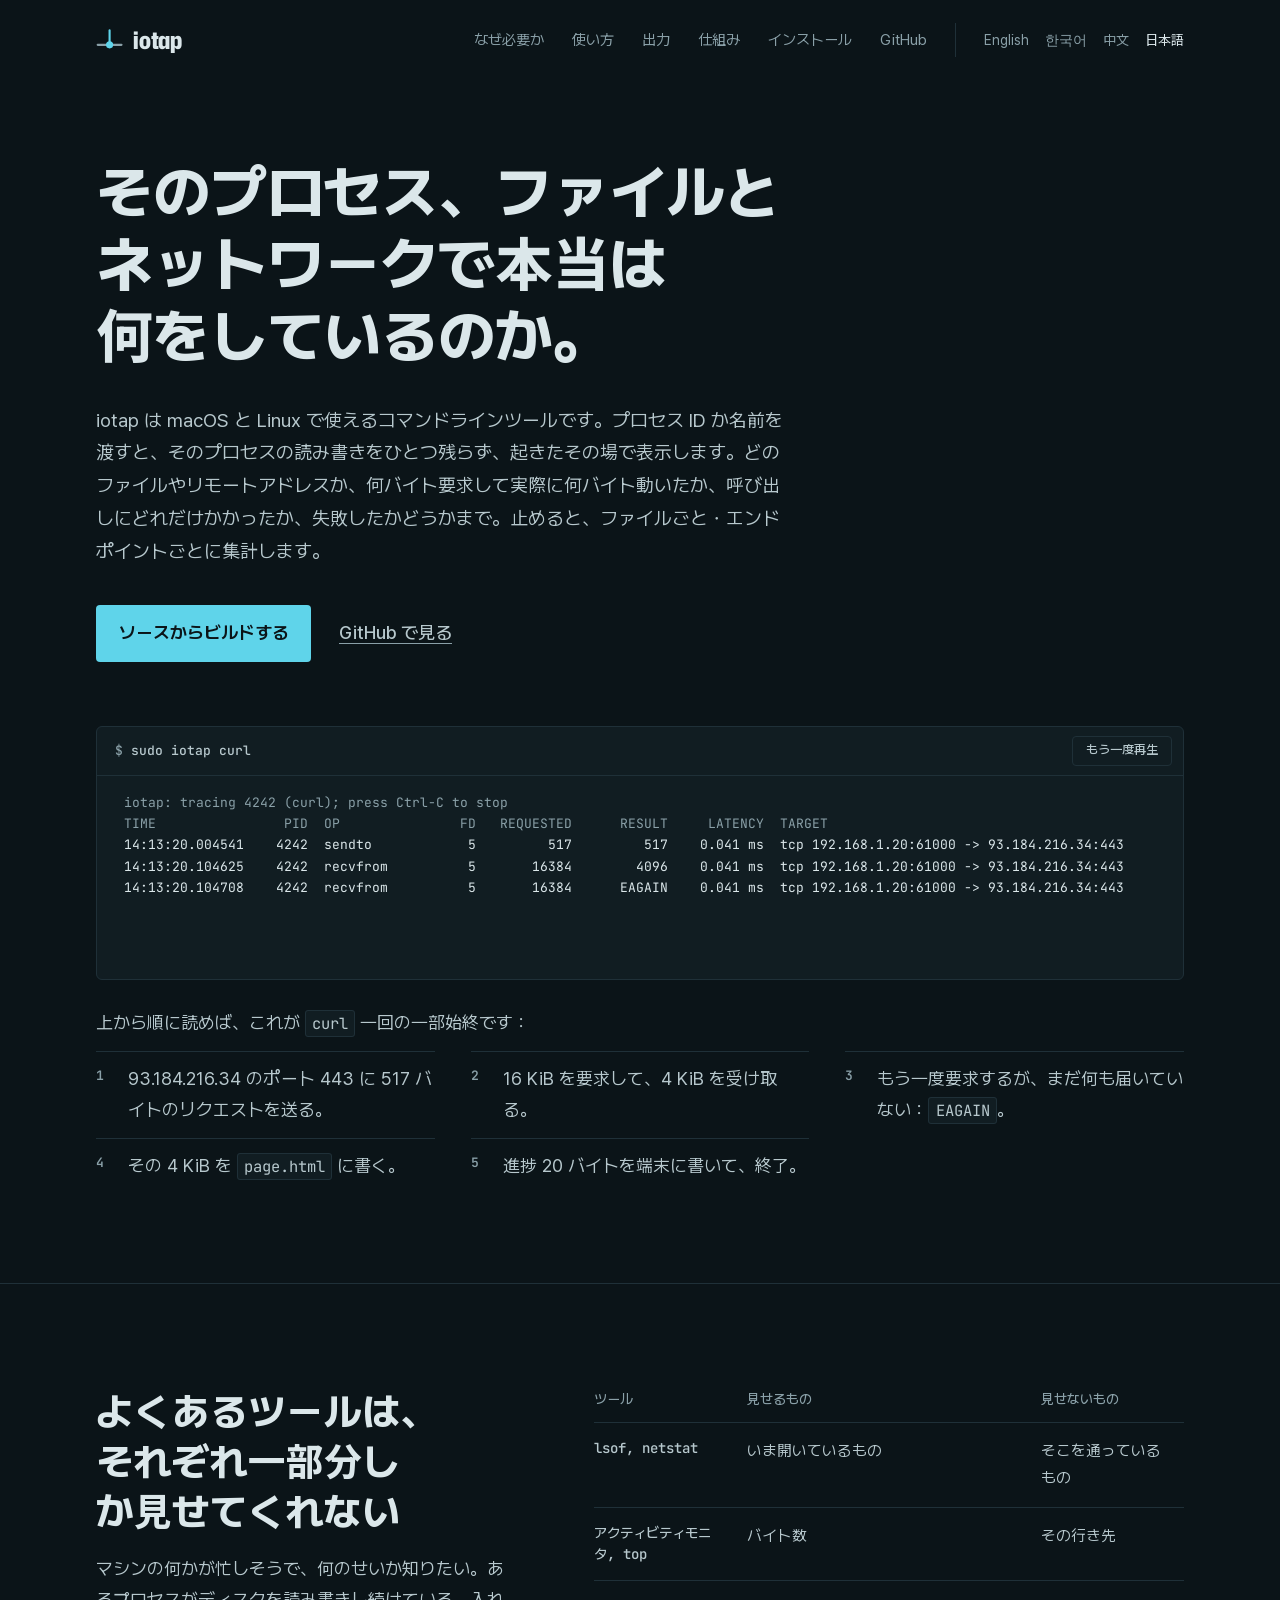
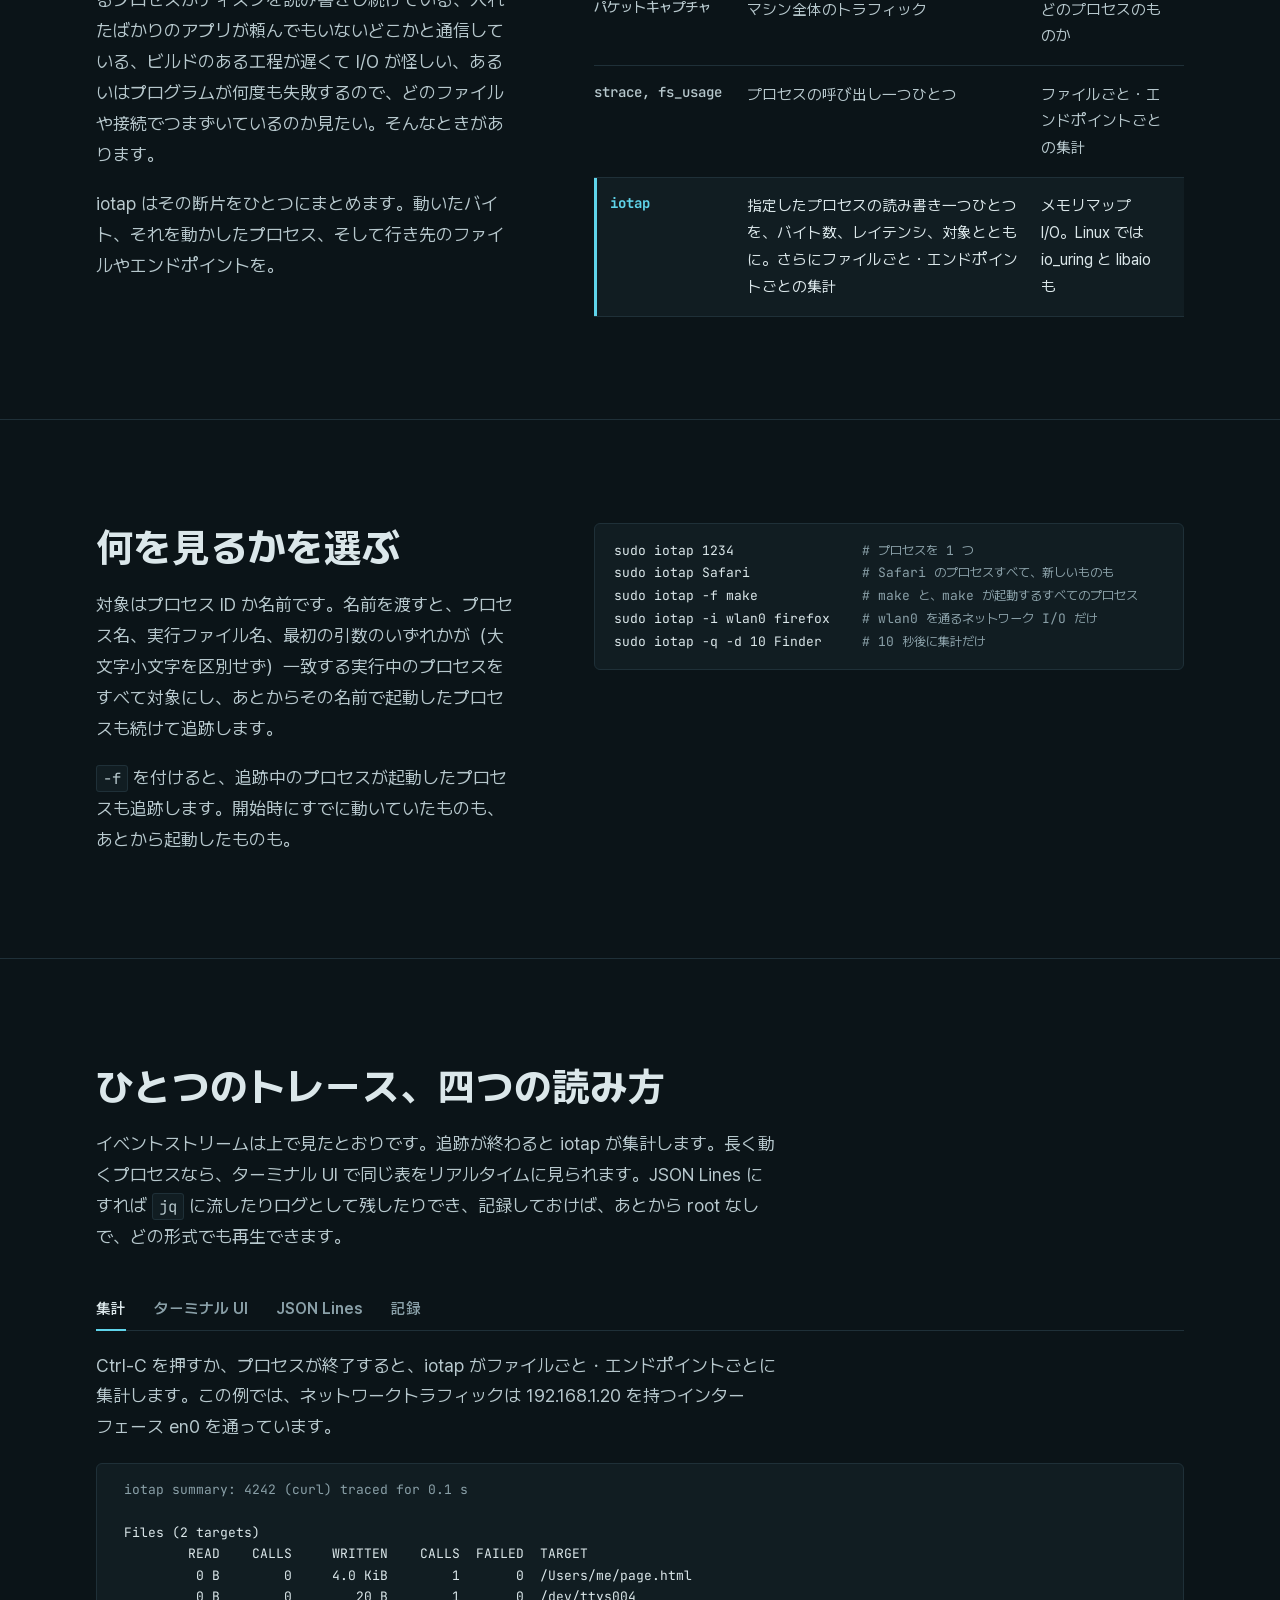
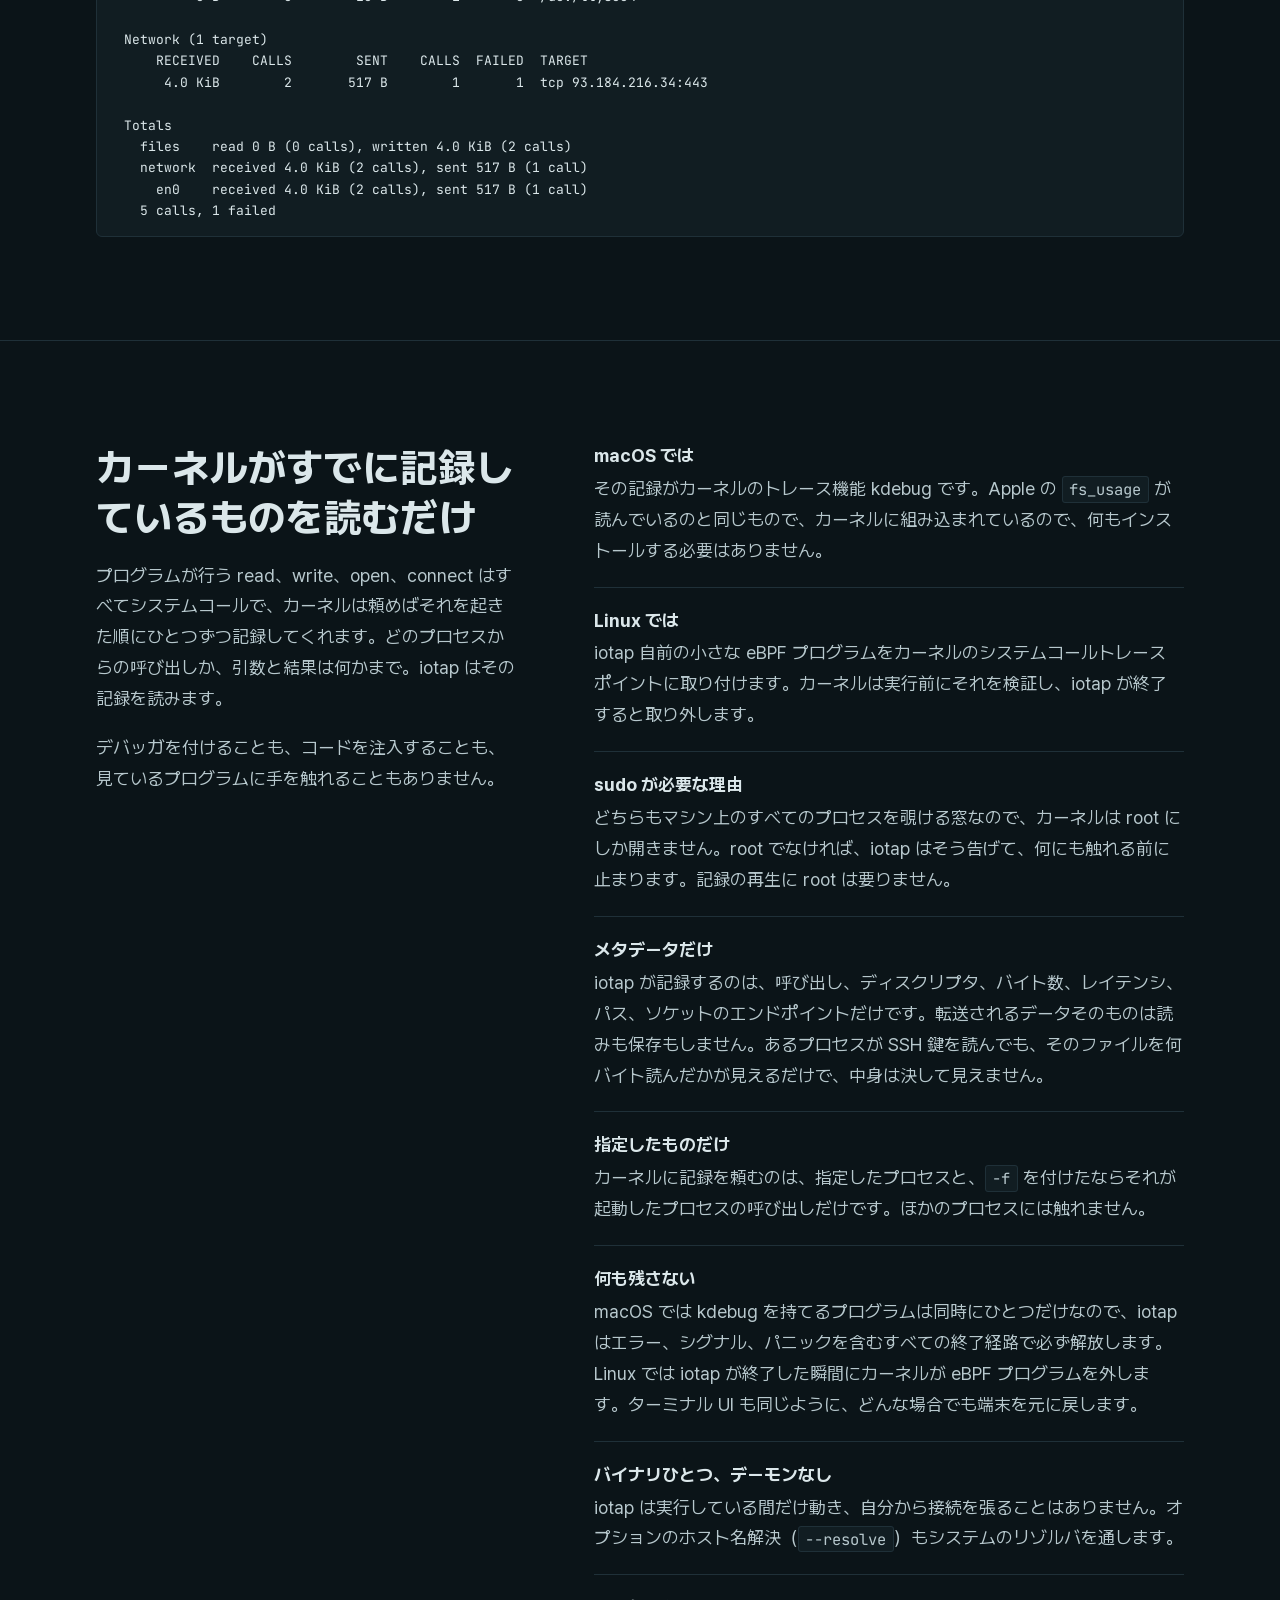
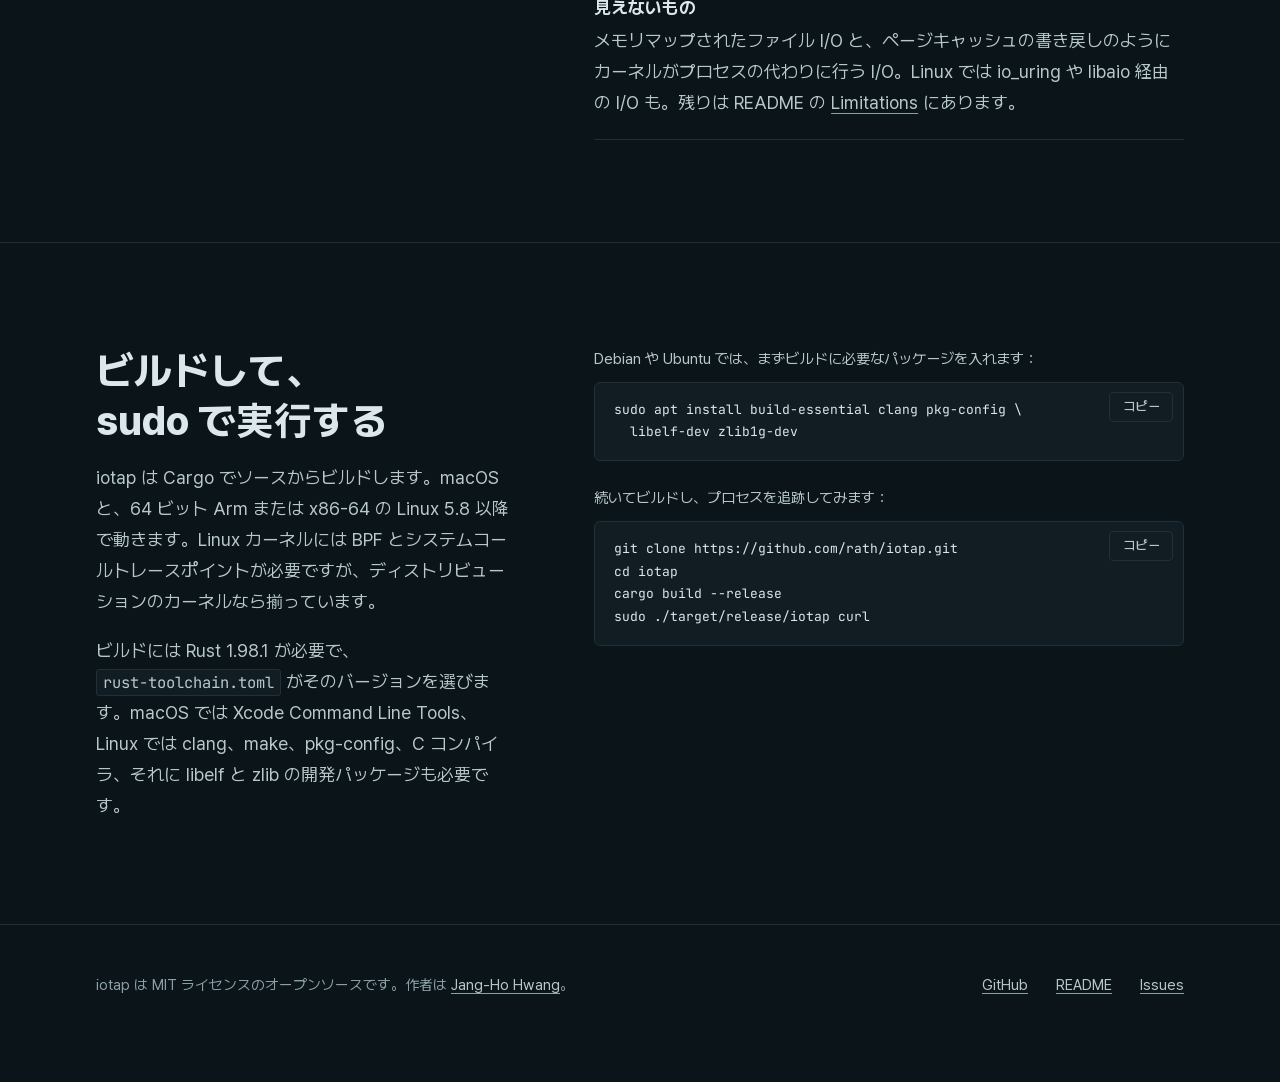
==== docs/ja/index.html @ 9ecfc9d8 "feat(site): add a Japanese page - Add docs/ja/, the home page written in Japanese, with its own titl" ====
<!doctype html>
<html lang="ja">
<head>
  <meta charset="utf-8">
  <meta name="viewport" content="width=device-width, initial-scale=1">
  <title>iotap：プロセスのファイル・ネットワーク I/O をそのまま見る</title>
  <meta name="description" content="macOS と Linux 向けのコマンドラインツール。プロセスが行うすべての読み書きを、ファイルやアドレス、バイト数、レイテンシとともに表示し、ファイルごと・エンドポイントごとに集計します。">
  <meta name="robots" content="max-image-preview:large">
  <meta name="color-scheme" content="dark">
  <meta name="theme-color" content="#0b1418">
  <link rel="canonical" href="https://iotap.told.me/ja/">
  <link rel="alternate" hreflang="en" href="https://iotap.told.me/">
  <link rel="alternate" hreflang="ko" href="https://iotap.told.me/ko/">
  <link rel="alternate" hreflang="zh-Hans" href="https://iotap.told.me/zh/">
  <link rel="alternate" hreflang="ja" href="https://iotap.told.me/ja/">
  <link rel="alternate" hreflang="x-default" href="https://iotap.told.me/">
  <link rel="icon" href="../favicon.ico" sizes="48x48">
  <link rel="icon" href="../favicon.svg" type="image/svg+xml">
  <link rel="apple-touch-icon" href="../apple-touch-icon.png">
  <meta property="og:type" content="website">
  <meta property="og:site_name" content="iotap">
  <meta property="og:locale" content="ja_JP">
  <meta property="og:locale:alternate" content="en_US">
  <meta property="og:locale:alternate" content="ko_KR">
  <meta property="og:locale:alternate" content="zh_CN">
  <meta property="og:title" content="iotap：プロセスのファイル・ネットワーク I/O をそのまま見る">
  <meta property="og:description" content="プロセスが行うすべての読み書きを、ファイルやアドレス、バイト数、レイテンシとともに。macOS と Linux 向け。">
  <meta property="og:url" content="https://iotap.told.me/ja/">
  <meta property="og:image" content="https://iotap.told.me/assets/og-ja.jpg">
  <meta property="og:image:type" content="image/jpeg">
  <meta property="og:image:width" content="1200">
  <meta property="og:image:height" content="630">
  <meta property="og:image:alt" content="iotap のサイトの見出しと、その下に数行の iotap の出力：sendto が 1 回と recvfrom が 2 回、それぞれのサイズとレイテンシ。">
  <meta name="twitter:card" content="summary_large_image">
  <meta name="twitter:image:alt" content="iotap のサイトの見出しと、その下に数行の iotap の出力：sendto が 1 回と recvfrom が 2 回、それぞれのサイズとレイテンシ。">
  <script type="application/ld+json">
  {
    "@context": "https://schema.org",
    "@graph": [
      {
        "@type": "WebPage",
        "@id": "https://iotap.told.me/ja/#webpage",
        "url": "https://iotap.told.me/ja/",
        "name": "iotap：プロセスのファイル・ネットワーク I/O をそのまま見る",
        "inLanguage": "ja",
        "isPartOf": { "@id": "https://iotap.told.me/#website" },
        "about": { "@id": "https://iotap.told.me/#software" }
      },
      {
        "@type": "SoftwareApplication",
        "@id": "https://iotap.told.me/#software",
        "name": "iotap",
        "url": "https://iotap.told.me/",
        "description": "macOS と Linux 向けのコマンドラインツール。プロセスが行うすべての読み書きを、ファイルやアドレス、バイト数、レイテンシとともに表示し、ファイルごと・エンドポイントごとに集計します。",
        "applicationCategory": "DeveloperApplication",
        "operatingSystem": "macOS, Linux",
        "installUrl": "https://iotap.told.me/ja/#install",
        "image": "https://iotap.told.me/assets/og-ja.jpg",
        "license": "https://spdx.org/licenses/MIT.html",
        "isAccessibleForFree": true,
        "offers": { "@type": "Offer", "price": "0", "priceCurrency": "USD" },
        "sameAs": "https://github.com/rath/iotap",
        "author": { "@type": "Person", "name": "Jang-Ho Hwang", "url": "https://xrath.com" }
      }
    ]
  }
  </script>
  <link rel="preload" href="../assets/fonts/pretendard-jp-ja-wght.woff2" as="font" type="font/woff2" crossorigin>
  <link rel="preload" href="../assets/fonts/hubot-sans-latin-wdth.woff2" as="font" type="font/woff2" crossorigin>
  <script>document.documentElement.classList.add("js")</script>
  <link rel="stylesheet" href="../assets/site.css">
  <script src="../assets/site.js" defer></script>
</head>
<body>
  <a class="skip" href="#main">本文へ移動</a>

  <header class="wrap top">
    <a class="mark" href="./" aria-label="iotap、ホーム">
      <svg viewBox="0 0 32 32" aria-hidden="true" focusable="false">
        <path d="M2 21h28" stroke="#8aa0a8" stroke-width="2.5" stroke-linecap="round" fill="none"/>
        <path d="M16 4v17" stroke="#5fd4ea" stroke-width="2.5" stroke-linecap="round" fill="none"/>
        <circle cx="16" cy="21" r="4.2" fill="#5fd4ea"/>
      </svg>
      iotap
    </a>
    <div class="menus">
      <nav aria-label="セクション">
        <a class="opt" href="#why">なぜ必要か</a>
        <a href="#usage">使い方</a>
        <a href="#output">出力</a>
        <a class="opt" href="#how">仕組み</a>
        <a href="#install">インストール</a>
        <a href="https://github.com/rath/iotap">GitHub</a>
      </nav>
      <nav class="lang" aria-label="言語">
        <a href="../" hreflang="en" lang="en">English</a>
        <a href="../ko/" hreflang="ko" lang="ko">한국어</a>
        <a href="../zh/" hreflang="zh-Hans" lang="zh-Hans">中文</a>
        <a href="./" hreflang="ja" lang="ja" aria-current="page">日本語</a>
      </nav>
    </div>
  </header>

  <main id="main">
    <section class="wrap hero" aria-labelledby="title">
      <h1 id="title"><span class="phrase">そのプロセス、</span><span class="phrase">ファイルと</span><span class="phrase">ネットワークで</span><span class="phrase">本当は</span><span class="phrase">何を</span><span class="phrase">しているのか。</span></h1>
      <p class="lede">iotap は macOS と Linux で使えるコマンドラインツールです。プロセス ID か名前を渡すと、そのプロセスの読み書きをひとつ残らず、起きたその場で表示します。どのファイルやリモートアドレスか、何バイト要求して実際に何バイト動いたか、呼び出しにどれだけかかったか、失敗したかどうかまで。止めると、ファイルごと・エンドポイントごとに集計します。</p>
      <div class="actions">
        <a class="btn" href="#install">ソースからビルドする</a>
        <a class="textlink" href="https://github.com/rath/iotap">GitHub で見る</a>
      </div>

      <figure class="trace" id="trace">
        <div class="trace-bar">
          <span class="prompt"><span data-typed="sudo iotap curl">sudo iotap curl</span></span>
          <button class="ghost replay" id="replay" type="button">もう一度再生</button>
        </div>
        <div class="term" role="group" aria-label="sudo iotap curl の出力例" tabindex="0">
        <div class="ln dm" data-pause="420">iotap: tracing 4242 (curl); press Ctrl-C to stop</div>
        <div class="ln dm" data-pause="260">TIME                PID  OP               FD   REQUESTED      RESULT     LATENCY  TARGET</div>
        <div class="ln" data-pause="700" data-call="1">14:13:20.004541    4242  sendto            5         517         517    0.041 ms  tcp 192.168.1.20:61000 -&gt; 93.184.216.34:443</div>
        <div class="ln" data-pause="130" data-call="2">14:13:20.104625    4242  recvfrom          5       16384        4096    0.041 ms  tcp 192.168.1.20:61000 -&gt; 93.184.216.34:443</div>
        <div class="ln" data-pause="130" data-call="3">14:13:20.104708    4242  recvfrom          5       16384      EAGAIN    0.041 ms  tcp 192.168.1.20:61000 -&gt; 93.184.216.34:443</div>
        <div class="ln" data-pause="130" data-call="4">14:13:20.104791    4242  write             4        4096        4096    0.041 ms  /Users/me/page.html</div>
        <div class="ln" data-pause="520" data-call="5">14:13:20.104875    4242  write             1          20          20    0.041 ms  /dev/ttys004</div>
        <div class="ln dm" data-pause="0">iotap: 4242 (curl) exited</div>
        </div>
      </figure>

      <p class="story-lead">上から順に読めば、これが <code>curl</code> 一回の一部始終です：</p>
      <ol class="story">
        <li tabindex="0" data-call="1">93.184.216.34 のポート 443 に 517 バイトのリクエストを送る。</li>
        <li tabindex="0" data-call="2">16 KiB を要求して、4 KiB を受け取る。</li>
        <li tabindex="0" data-call="3">もう一度要求するが、まだ何も届いていない：<code>EAGAIN</code>。</li>
        <li tabindex="0" data-call="4">その 4 KiB を <code>page.html</code> に書く。</li>
        <li tabindex="0" data-call="5">進捗 20 バイトを端末に書いて、終了。</li>
      </ol>
    </section>

    <section class="sec" id="why" aria-labelledby="why-title">
      <div class="wrap grid">
        <div class="say">
          <h2 id="why-title">よくあるツールは、それぞれ一部分しか見せてくれない</h2>
          <p>マシンの何かが忙しそうで、何のせいか知りたい。あるプロセスがディスクを読み書きし続けている、入れたばかりのアプリが頼んでもいないどこかと通信している、ビルドのある工程が遅くて I/O が怪しい、あるいはプログラムが何度も失敗するので、どのファイルや接続でつまずいているのか見たい。そんなときがあります。</p>
          <p>iotap はその断片をひとつにまとめます。動いたバイト、それを動かしたプロセス、そして行き先のファイルやエンドポイントを。</p>
        </div>
        <table class="tools">
          <caption class="vh">各ツールが見せるものと、見せないもの</caption>
          <thead>
            <tr><th scope="col">ツール</th><th scope="col">見せるもの</th><th scope="col">見せないもの</th></tr>
          </thead>
          <tbody>
            <tr><th scope="row">lsof, netstat</th><td data-label="見せるもの">いま開いているもの</td><td data-label="見せないもの">そこを通っているもの</td></tr>
            <tr><th scope="row">アクティビティモニタ, top</th><td data-label="見せるもの">バイト数</td><td data-label="見せないもの">その行き先</td></tr>
            <tr><th scope="row">パケットキャプチャ</th><td data-label="見せるもの">マシン全体のトラフィック</td><td data-label="見せないもの">どのプロセスのものか</td></tr>
            <tr><th scope="row">strace, fs_usage</th><td data-label="見せるもの">プロセスの呼び出し一つひとつ</td><td data-label="見せないもの">ファイルごと・エンドポイントごとの集計</td></tr>
            <tr class="us"><th scope="row">iotap</th><td data-label="見せるもの">指定したプロセスの読み書き一つひとつを、バイト数、レイテンシ、対象とともに。さらにファイルごと・エンドポイントごとの集計</td><td data-label="見せないもの">メモリマップ I/O。Linux では io_uring と libaio も</td></tr>
          </tbody>
        </table>
      </div>
    </section>

    <section class="sec" id="usage" aria-labelledby="usage-title">
      <div class="wrap grid">
        <div class="say">
          <h2 id="usage-title">何を見るかを選ぶ</h2>
          <p>対象はプロセス ID か名前です。名前を渡すと、プロセス名、実行ファイル名、最初の引数のいずれかが（大文字小文字を区別せず）一致する実行中のプロセスをすべて対象にし、あとからその名前で起動したプロセスも続けて追跡します。</p>
          <p><code>-f</code> を付けると、追跡中のプロセスが起動したプロセスも追跡します。開始時にすでに動いていたものも、あとから起動したものも。</p>
        </div>
        <div class="cmd">
          <pre><code>sudo iotap 1234                <span class="c"># プロセスを 1 つ</span>
sudo iotap Safari              <span class="c"># Safari のプロセスすべて、新しいものも</span>
sudo iotap -f make             <span class="c"># make と、make が起動するすべてのプロセス</span>
sudo iotap -i wlan0 firefox    <span class="c"># wlan0 を通るネットワーク I/O だけ</span>
sudo iotap -q -d 10 Finder     <span class="c"># 10 秒後に集計だけ</span></code></pre>
        </div>
      </div>
    </section>

    <section class="sec" id="output" aria-labelledby="output-title">
      <div class="wrap grid stack">
        <div class="say">
          <h2 id="output-title">ひとつのトレース、四つの読み方</h2>
          <p>イベントストリームは上で見たとおりです。追跡が終わると iotap が集計します。長く動くプロセスなら、ターミナル UI で同じ表をリアルタイムに見られます。JSON Lines にすれば <code>jq</code> に流したりログとして残したりでき、記録しておけば、あとから root なしで、どの形式でも再生できます。</p>
        </div>
        <div class="tabs">
          <div class="tablist" role="tablist" aria-label="トレースの読み方">
            <button class="tab" role="tab" type="button" id="tab-summary" aria-controls="panel-summary" aria-selected="true">集計</button>
            <button class="tab" role="tab" type="button" id="tab-tui" aria-controls="panel-tui" aria-selected="false" tabindex="-1">ターミナル UI</button>
            <button class="tab" role="tab" type="button" id="tab-json" aria-controls="panel-json" aria-selected="false" tabindex="-1">JSON Lines</button>
            <button class="tab" role="tab" type="button" id="tab-record" aria-controls="panel-record" aria-selected="false" tabindex="-1">記録</button>
          </div>

          <section class="panel" id="panel-summary" role="tabpanel" aria-labelledby="tab-summary">
            <h3>集計</h3>
            <p>Ctrl-C を押すか、プロセスが終了すると、iotap がファイルごと・エンドポイントごとに集計します。この例では、ネットワークトラフィックは 192.168.1.20 を持つインターフェース en0 を通っています。</p>
            <div class="trace">
              <div class="term" role="group" aria-label="集計の例" tabindex="0">
        <div class="ln dm">iotap summary: 4242 (curl) traced for 0.1 s</div>
        <div class="ln"> </div>
        <div class="ln">Files (2 targets)</div>
        <div class="ln">        READ    CALLS     WRITTEN    CALLS  FAILED  TARGET</div>
        <div class="ln">         0 B        0     4.0 KiB        1       0  /Users/me/page.html</div>
        <div class="ln">         0 B        0        20 B        1       0  /dev/ttys004</div>
        <div class="ln"> </div>
        <div class="ln">Network (1 target)</div>
        <div class="ln">    RECEIVED    CALLS        SENT    CALLS  FAILED  TARGET</div>
        <div class="ln">     4.0 KiB        2       517 B        1       1  tcp 93.184.216.34:443</div>
        <div class="ln"> </div>
        <div class="ln">Totals</div>
        <div class="ln">  files    read 0 B (0 calls), written 4.0 KiB (2 calls)</div>
        <div class="ln">  network  received 4.0 KiB (2 calls), sent 517 B (1 call)</div>
        <div class="ln">    en0    received 4.0 KiB (2 calls), sent 517 B (1 call)</div>
        <div class="ln">  5 calls, 1 failed</div>
              </div>
            </div>
          </section>

          <section class="panel" id="panel-tui" role="tabpanel" aria-labelledby="tab-tui" data-later>
            <h3>ターミナル UI</h3>
            <p><code>--tui</code> は直近 1 秒と累計のスループットを上に表示し、その下にファイル、ネットワークエンドポイント、直近 10,000 件のイベントの三つのタブを並べます。下は、記録したダウンロードを再生したあとの Files タブです。</p>
            <div class="trace">
              <div class="term" role="group" aria-label="ターミナル UI、Files タブ" tabindex="0">
        <div class="ln"><span class="rev"> iotap </span> <span class="dm">4242 curl (exited)</span>                                                               0:00:12</div>
        <div class="ln">                FILE READ  FILE WRITTEN  NET RECEIVED      NET SENT</div>
        <div class="ln"> per second           0 B       1.2 MiB       1.2 MiB           0 B</div>
        <div class="ln"> total                0 B      14.1 MiB      14.1 MiB         517 B</div>
        <div class="ln ban"> End of the recording. Press q for the summary.</div>
        <div class="ln"><span class="rev"> 1 Files (2) </span>  2 Network (1)   3 Events (7,205)                                     sort: bytes</div>
        <div class="ln">       READ   CALLS    WRITTEN   CALLS FAILED IDLE TARGET</div>
        <div class="ln">        0 B       0   14.1 MiB    3601      0  &lt;1s /Users/me/big.iso</div>
        <div class="ln">        0 B       0       20 B       1      0  &lt;1s /dev/ttys004</div>
        <div class="ln"> </div>
        <div class="ln dm"> 4242 (curl) exited    q quit  s sort  p pause  i interfaces  r reset  ↑↓ select  enter details</div>
              </div>
            </div>
            <ul class="keys">
              <li><kbd>1</kbd> <kbd>2</kbd> <kbd>3</kbd> タブを切り替え</li>
              <li><kbd>s</kbd> バイト数、読み、書き、呼び出し回数、新しい順で並べ替え</li>
              <li><kbd>Enter</kbd> 選択した行の詳細</li>
              <li><kbd>p</kbd> 表示だけ止める。追跡は続く</li>
              <li><kbd>y</kbd> 選択したパスやアドレスをコピー</li>
              <li><kbd>i</kbd> ネットワークインターフェースごとのトラフィック</li>
              <li><kbd>q</kbd> 終了して集計を表示</li>
            </ul>
          </section>

          <section class="panel" id="panel-json" role="tabpanel" aria-labelledby="tab-json" data-later>
            <h3>JSON Lines</h3>
            <p><code>--json</code> はイベントを 1 行ずつ書き出します。時刻は Unix エポックからのナノ秒、対象は小さなオブジェクトです。<code>jq</code> にパイプするか、そのままログとして残せます。下は 1 件のイベントを複数行に展開したものです。</p>
            <div class="trace">
              <div class="term" role="group" aria-label="JSON のイベント 1 件" tabindex="0">
        <div class="ln">{</div>
        <div class="ln">  <span class="k">"type"</span>: <span class="s">"event"</span>,</div>
        <div class="ln">  <span class="k">"time_ns"</span>: <span class="n">1790259200104708333</span>,</div>
        <div class="ln">  <span class="k">"pid"</span>: <span class="n">4242</span>,</div>
        <div class="ln">  <span class="k">"tid"</span>: <span class="n">2</span>,</div>
        <div class="ln">  <span class="k">"op"</span>: <span class="s">"recvfrom"</span>,</div>
        <div class="ln">  <span class="k">"dir"</span>: <span class="s">"read"</span>,</div>
        <div class="ln">  <span class="k">"syscall"</span>: <span class="s">"recvfrom"</span>,</div>
        <div class="ln">  <span class="k">"fd"</span>: <span class="n">5</span>,</div>
        <div class="ln">  <span class="k">"requested"</span>: <span class="n">16384</span>,</div>
        <div class="ln">  <span class="k">"bytes"</span>: <span class="z">null</span>,</div>
        <div class="ln">  <span class="k">"messages"</span>: <span class="z">null</span>,</div>
        <div class="ln">  <span class="k">"errno"</span>: <span class="n">35</span>,</div>
        <div class="ln">  <span class="k">"error"</span>: <span class="s">"EAGAIN"</span>,</div>
        <div class="ln">  <span class="k">"latency_ns"</span>: <span class="n">41666</span>,</div>
        <div class="ln">  <span class="k">"target"</span>: {</div>
        <div class="ln">    <span class="k">"kind"</span>: <span class="s">"socket"</span>,</div>
        <div class="ln">    <span class="k">"proto"</span>: <span class="s">"tcp"</span>,</div>
        <div class="ln">    <span class="k">"local"</span>: <span class="s">"192.168.1.20:61000"</span>,</div>
        <div class="ln">    <span class="k">"remote"</span>: <span class="s">"93.184.216.34:443"</span></div>
        <div class="ln">  },</div>
        <div class="ln">  <span class="k">"interface"</span>: <span class="s">"en0"</span>,</div>
        <div class="ln">  <span class="k">"resolved"</span>: <span class="s">"traced"</span></div>
        <div class="ln">}</div>
              </div>
            </div>
            <div class="cmd has-copy" style="margin-top: 1rem">
              <pre id="json-cmd"><code>sudo iotap --json curl | jq -c 'select(.type == "event")'</code></pre>
              <button class="ghost" type="button" data-copy="json-cmd" data-copied="コピーしました">コピー</button>
            </div>
          </section>

          <section class="panel" id="panel-record" role="tabpanel" aria-labelledby="tab-record" data-later>
            <h3>記録</h3>
            <p><code>--record FILE</code> でトレースをファイルに保存し、<code>--replay FILE</code> でそのファイルを同じ処理に通します。そのため、どの出力モードで再生しても、ライブ実行のときと同じ出力になります。記録にはパスとアドレスだけが含まれ、転送されたデータは含まれません。再生は記録した OS 上で行います。</p>
            <div class="cmd has-copy">
              <pre id="record-cmd"><code>sudo iotap --net-only --record t.iotaprec 1234
iotap --replay t.iotaprec              <span class="c"># 同じ出力をもう一度、root なしで</span></code></pre>
              <button class="ghost" type="button" data-copy="record-cmd" data-copied="コピーしました">コピー</button>
            </div>
          </section>
        </div>
      </div>
    </section>

    <section class="sec" id="how" aria-labelledby="how-title">
      <div class="wrap grid">
        <div class="say">
          <h2 id="how-title">カーネルがすでに記録しているものを読むだけ</h2>
          <p>プログラムが行う read、write、open、connect はすべてシステムコールで、カーネルは頼めばそれを起きた順にひとつずつ記録してくれます。どのプロセスからの呼び出しか、引数と結果は何かまで。iotap はその記録を読みます。</p>
          <p>デバッガを付けることも、コードを注入することも、見ているプログラムに手を触れることもありません。</p>
        </div>
        <dl class="facts">
          <div>
            <dt>macOS では</dt>
            <dd>その記録がカーネルのトレース機能 kdebug です。Apple の <code>fs_usage</code> が読んでいるのと同じもので、カーネルに組み込まれているので、何もインストールする必要はありません。</dd>
          </div>
          <div>
            <dt>Linux では</dt>
            <dd>iotap 自前の小さな eBPF プログラムをカーネルのシステムコールトレースポイントに取り付けます。カーネルは実行前にそれを検証し、iotap が終了すると取り外します。</dd>
          </div>
          <div>
            <dt>sudo が必要な理由</dt>
            <dd>どちらもマシン上のすべてのプロセスを覗ける窓なので、カーネルは root にしか開きません。root でなければ、iotap はそう告げて、何にも触れる前に止まります。記録の再生に root は要りません。</dd>
          </div>
          <div>
            <dt>メタデータだけ</dt>
            <dd>iotap が記録するのは、呼び出し、ディスクリプタ、バイト数、レイテンシ、パス、ソケットのエンドポイントだけです。転送されるデータそのものは読みも保存もしません。あるプロセスが SSH 鍵を読んでも、そのファイルを何バイト読んだかが見えるだけで、中身は決して見えません。</dd>
          </div>
          <div>
            <dt>指定したものだけ</dt>
            <dd>カーネルに記録を頼むのは、指定したプロセスと、<code>-f</code> を付けたならそれが起動したプロセスの呼び出しだけです。ほかのプロセスには触れません。</dd>
          </div>
          <div>
            <dt>何も残さない</dt>
            <dd>macOS では kdebug を持てるプログラムは同時にひとつだけなので、iotap はエラー、シグナル、パニックを含むすべての終了経路で必ず解放します。Linux では iotap が終了した瞬間にカーネルが eBPF プログラムを外します。ターミナル UI も同じように、どんな場合でも端末を元に戻します。</dd>
          </div>
          <div>
            <dt>バイナリひとつ、デーモンなし</dt>
            <dd>iotap は実行している間だけ動き、自分から接続を張ることはありません。オプションのホスト名解決（<code>--resolve</code>）もシステムのリゾルバを通します。</dd>
          </div>
          <div>
            <dt>見えないもの</dt>
            <dd>メモリマップされたファイル I/O と、ページキャッシュの書き戻しのようにカーネルがプロセスの代わりに行う I/O。Linux では io_uring や libaio 経由の I/O も。残りは README の <a href="https://github.com/rath/iotap#limitations">Limitations</a> にあります。</dd>
          </div>
        </dl>
      </div>
    </section>

    <section class="sec" id="install" aria-labelledby="install-title">
      <div class="wrap grid">
        <div class="say">
          <h2 id="install-title">ビルドして、sudo で実行する</h2>
          <p>iotap は Cargo でソースからビルドします。macOS と、64 ビット Arm または x86-64 の Linux 5.8 以降で動きます。Linux カーネルには BPF とシステムコールトレースポイントが必要ですが、ディストリビューションのカーネルなら揃っています。</p>
          <p>ビルドには Rust 1.98.1 が必要で、<code>rust-toolchain.toml</code> がそのバージョンを選びます。macOS では Xcode Command Line Tools、Linux では clang、make、pkg-config、C コンパイラ、それに libelf と zlib の開発パッケージも必要です。</p>
        </div>
        <div>
          <p class="note">Debian や Ubuntu では、まずビルドに必要なパッケージを入れます：</p>
          <div class="cmd has-copy">
            <pre id="apt-cmd"><code>sudo apt install build-essential clang pkg-config \
  libelf-dev zlib1g-dev</code></pre>
            <button class="ghost" type="button" data-copy="apt-cmd" data-copied="コピーしました">コピー</button>
          </div>
          <p class="note">続いてビルドし、プロセスを追跡してみます：</p>
          <div class="cmd has-copy">
            <pre id="build-cmd"><code>git clone https://github.com/rath/iotap.git
cd iotap
cargo build --release
sudo ./target/release/iotap curl</code></pre>
            <button class="ghost" type="button" data-copy="build-cmd" data-copied="コピーしました">コピー</button>
          </div>
        </div>
      </div>
    </section>
  </main>

  <footer class="foot">
    <div class="wrap">
      <p>iotap は MIT ライセンスのオープンソースです。作者は <a rel="author" href="https://xrath.com">Jang-Ho Hwang</a>。</p>
      <nav aria-label="プロジェクトのリンク">
        <a href="https://github.com/rath/iotap">GitHub</a>
        <a href="https://github.com/rath/iotap#readme">README</a>
        <a href="https://github.com/rath/iotap/issues">Issues</a>
      </nav>
    </div>
  </footer>

  <p class="vh" id="status" role="status" aria-live="polite" data-copied="クリップボードにコピーしました"></p>
</body>
</html>
---- docs/assets/site.css ----
/* The iotap website. Static, no build step. Colors follow the terminal UI's own: cyan marks what is
   selected, yellow a notice, red a failure; everything else is grey on dark glass.

   The Latin fonts are subsets of the Latin script. The Korean, Chinese and Japanese pages set their
   text in Pretendard, Noto Sans SC and Pretendard JP, each cut down to the characters those pages use
   by scripts/site/subset_fonts.py, which its comment says how to run again after the text changes. */

@font-face {
  font-family: "Hubot Sans";
  src: url("fonts/hubot-sans-latin-wdth.woff2") format("woff2");
  font-weight: 200 900;
  font-stretch: 75% 125%;
  font-style: normal;
  font-display: swap;
}

@font-face {
  font-family: "Mona Sans";
  src: url("fonts/mona-sans-latin-wght.woff2") format("woff2");
  font-weight: 200 900;
  font-style: normal;
  font-display: swap;
}

@font-face {
  font-family: "JetBrains Mono";
  src: url("fonts/jetbrains-mono-latin-wght.woff2") format("woff2");
  font-weight: 100 800;
  font-style: normal;
  font-display: swap;
}

@font-face {
  font-family: "Pretendard";
  src: url("fonts/pretendard-ko-wght.woff2") format("woff2");
  font-weight: 45 920;
  font-style: normal;
  font-display: swap;
}

@font-face {
  font-family: "Noto Sans SC";
  src: url("fonts/noto-sans-sc-zh-wght.woff2") format("woff2");
  font-weight: 100 900;
  font-style: normal;
  font-display: swap;
}

@font-face {
  font-family: "Pretendard JP";
  src: url("fonts/pretendard-jp-ja-wght.woff2") format("woff2");
  font-weight: 45 920;
  font-style: normal;
  font-display: swap;
}

:root {
  color-scheme: dark;

  --glass: #0b1418;
  --bench: #111d22;
  --bench-hi: #172a31;
  --rule: #1f3038;
  --ink: #dbe7ea;
  --soft: #b7c8cd;
  --dim: #8aa0a8;
  --tap: #5fd4ea;
  --caution: #f2c14e;
  --fail: #ff7b72;

  --sans: "Mona Sans", ui-sans-serif, system-ui, -apple-system, "Segoe UI", sans-serif;
  --display: "Hubot Sans", var(--sans);
  --mono: "JetBrains Mono", ui-monospace, "SF Mono", Menlo, Consolas, "Liberation Mono", monospace;

  --measure: 62ch;
  --gutter: clamp(1.25rem, 4.5vw, 3rem);
}

/* The Korean, Chinese and Japanese pages set everything but the wordmark and the terminals in one
   family: its Latin was drawn to sit beside its Hangul, Hanzi or kana, where the condensed display
   face was not.
   The pseudo-class is on the root only, so a language link on another page does not fetch the font. */
:root:lang(ko) {
  --sans: "Pretendard", "Mona Sans", ui-sans-serif, system-ui, -apple-system, "Apple SD Gothic Neo", "Malgun Gothic", sans-serif;
  --display: var(--sans);
  --mono: "JetBrains Mono", "Pretendard", ui-monospace, "SF Mono", Menlo, Consolas, "Liberation Mono", monospace;
}

:root:lang(zh) {
  --sans: "Noto Sans SC", "Mona Sans", ui-sans-serif, system-ui, -apple-system, "PingFang SC", "Microsoft YaHei", sans-serif;
  --display: var(--sans);
  --mono: "JetBrains Mono", "Noto Sans SC", ui-monospace, "SF Mono", Menlo, Consolas, "Liberation Mono", monospace;
}

:root:lang(ja) {
  --sans: "Pretendard JP", "Mona Sans", ui-sans-serif, system-ui, -apple-system, "Hiragino Sans", "Yu Gothic", "Meiryo", sans-serif;
  --display: var(--sans);
  --mono: "JetBrains Mono", "Pretendard JP", ui-monospace, "SF Mono", Menlo, Consolas, "Liberation Mono", monospace;
}

*,
*::before,
*::after {
  box-sizing: border-box;
}

html {
  background: var(--glass);
  scroll-behavior: smooth;
  -webkit-text-size-adjust: 100%;
  text-size-adjust: 100%;
}

body {
  margin: 0;
  background: var(--glass);
  color: var(--ink);
  font: 400 clamp(1rem, 0.35vw + 0.93rem, 1.125rem) / 1.62 var(--sans);
  -webkit-font-smoothing: antialiased;
  text-rendering: optimizeLegibility;
}

::selection {
  background: var(--tap);
  color: var(--glass);
}

a {
  color: inherit;
  text-decoration-color: var(--dim);
  text-underline-offset: 0.22em;
}

a:hover {
  text-decoration-color: var(--tap);
}

:focus-visible {
  outline: 2px solid var(--tap);
  outline-offset: 3px;
  border-radius: 2px;
}

code,
pre,
kbd {
  font-family: var(--mono);
}

p code,
li code,
dd code,
td code {
  font-size: 0.86em;
  padding: 0.12em 0.4em;
  background: var(--bench);
  border: 1px solid var(--rule);
  border-radius: 3px;
  white-space: nowrap;
}

.wrap {
  width: 100%;
  max-width: 74rem;
  margin-inline: auto;
  padding-inline: var(--gutter);
}

.skip {
  position: absolute;
  left: var(--gutter);
  top: -4rem;
  z-index: 10;
  padding: 0.6rem 1rem;
  background: var(--tap);
  color: var(--glass);
  font-weight: 600;
  text-decoration: none;
}

.skip:focus {
  top: 0.75rem;
}

.vh {
  position: absolute;
  width: 1px;
  height: 1px;
  overflow: hidden;
  clip-path: inset(50%);
  white-space: nowrap;
}

/* Header */

.top {
  display: flex;
  flex-wrap: wrap;
  align-items: center;
  justify-content: space-between;
  gap: 0.75rem 2rem;
  padding-block: 1.4rem;
}

.mark {
  display: inline-flex;
  align-items: center;
  gap: 0.6rem;
  font: 800 1.5rem / 1 "Hubot Sans", var(--sans);
  font-stretch: 80%;
  letter-spacing: -0.005em;
  text-decoration: none;
}

.mark svg {
  width: 1.7rem;
  height: 1.7rem;
  flex: none;
}

.menus {
  display: flex;
  flex-wrap: wrap;
  align-items: center;
  gap: 0.5rem 1.75rem;
}

.top nav {
  display: flex;
  flex-wrap: wrap;
  gap: 0.25rem 1.75rem;
  font-size: 0.95rem;
}

.top nav a {
  padding-block: 0.3rem;
  color: var(--dim);
  text-decoration: none;
}

.top nav a:hover {
  color: var(--ink);
}

/* The languages, set apart from the sections by a rule; the page's own is marked. */
.top .lang {
  gap: 0.25rem 1rem;
  padding-left: 1.75rem;
  border-left: 1px solid var(--rule);
  font-size: 0.875rem;
}

.top .lang a[aria-current] {
  color: var(--ink);
}

@media (max-width: 34rem) {
  .top nav .opt {
    display: none;
  }

  .top .lang {
    padding-left: 0;
    border-left: 0;
  }
}

/* Hero */

.hero {
  padding-block: clamp(2rem, 6vw, 5.5rem) clamp(3rem, 7vw, 6rem);
}

h1 {
  max-width: 13em;
  margin: 0;
  font: 800 clamp(2.6rem, 7.4vw, 5.9rem) / 0.97 var(--display);
  font-stretch: 76%;
  letter-spacing: -0.02em;
  text-wrap: balance;
}

.lede {
  max-width: 58ch;
  margin: clamp(1.25rem, 3vw, 2rem) 0 0;
  color: var(--soft);
  font-size: 1.0625em;
}

.actions {
  display: flex;
  flex-wrap: wrap;
  align-items: center;
  gap: 0.75rem 1.75rem;
  margin-top: clamp(1.5rem, 3vw, 2.25rem);
}

.btn {
  display: inline-block;
  padding: 0.72em 1.25em;
  background: var(--tap);
  color: var(--glass);
  font-weight: 650;
  text-decoration: none;
  border-radius: 4px;
  transition: background-color 0.15s;
}

.btn:hover {
  background: #8de3f3;
}

.textlink {
  color: var(--soft);
  font-weight: 500;
}

/* The trace: terminal output, set directly on the page */

.trace {
  margin: clamp(2.25rem, 5vw, 4rem) 0 0;
  background: var(--bench);
  border: 1px solid var(--rule);
  border-radius: 6px;
}

.trace-bar {
  display: flex;
  align-items: center;
  justify-content: space-between;
  gap: 1rem;
  padding: 0.55rem 0.7rem 0.55rem 1.1rem;
  border-bottom: 1px solid var(--rule);
  font: 500 0.8125rem / 1.4 var(--mono);
  color: var(--soft);
}

.prompt::before {
  content: "$ ";
  color: var(--dim);
}

.ghost {
  padding: 0.35rem 0.8rem;
  background: transparent;
  color: var(--soft);
  border: 1px solid var(--rule);
  border-radius: 4px;
  font: 500 0.8125rem / 1.3 var(--sans);
  cursor: pointer;
  transition: border-color 0.15s, color 0.15s;
}

.ghost:hover {
  border-color: var(--dim);
  color: var(--ink);
}

/* The buttons that need scripting show only when it runs. */
.replay,
[data-copy] {
  display: none;
}

.js .replay,
.js [data-copy] {
  display: inline-block;
}

.term {
  padding-block: 1rem;
  overflow-x: auto;
  font: 400 0.8125rem / 1.65 var(--mono);
  color: var(--ink);
  tab-size: 4;
}

.ln {
  position: relative;
  min-width: max-content;
  padding: 0 1.25rem 0 1.7rem;
  white-space: pre;
}

.ln::before {
  content: "\258C";
  position: absolute;
  left: 0.7rem;
  color: var(--tap);
  opacity: 0;
}

.ln.on {
  background: var(--bench-hi);
  font-weight: 700;
}

.ln.on::before {
  opacity: 1;
}

.ln.dm,
.dm {
  color: var(--dim);
}

.js .ln.pending {
  visibility: hidden;
}

.story {
  display: grid;
  grid-template-columns: repeat(auto-fit, minmax(min(100%, 16rem), 1fr));
  gap: 0 2.25rem;
  margin: 1.75rem 0 0;
  padding: 0;
  list-style: none;
  counter-reset: call;
}

.story li {
  position: relative;
  padding: 0.75rem 0 0.75rem 2rem;
  border-top: 1px solid var(--rule);
  color: var(--soft);
  counter-increment: call;
}

.story li::before {
  content: counter(call);
  position: absolute;
  left: 0;
  top: 0.75rem;
  font: 600 0.8125rem / 1.9 var(--mono);
  color: var(--dim);
}

.story li:hover,
.story li.on {
  color: var(--ink);
}

.story li:hover::before,
.story li.on::before {
  color: var(--tap);
}

.story-lead {
  margin: 1.75rem 0 0;
  color: var(--soft);
}

.story-lead + .story {
  margin-top: 0.75rem;
}

/* Sections: the argument on the left, the evidence on the right */

.sec {
  padding-block: clamp(3.5rem, 8vw, 6.5rem);
  border-top: 1px solid var(--rule);
  scroll-margin-top: 0.5rem;
}

.grid {
  display: grid;
  grid-template-columns: minmax(0, 5fr) minmax(0, 7fr);
  gap: 2.25rem clamp(2rem, 6vw, 5.5rem);
  align-items: start;
}

/* A grid item may not grow past its track for the sake of a code block that scrolls. */
.grid > * {
  min-width: 0;
}

.grid > .say {
  position: sticky;
  top: 2rem;
}

/* The section whose evidence is wide, such as the terminal UI, gives it the full width. */
.grid.stack {
  grid-template-columns: minmax(0, 1fr);
}

.grid.stack > .say {
  position: static;
}

@media (max-width: 56rem) {
  .grid {
    grid-template-columns: minmax(0, 1fr);
  }

  .grid > .say {
    position: static;
  }
}

h2 {
  margin: 0 0 1.1rem;
  font: 780 clamp(2rem, 4.2vw, 3.1rem) / 1.04 var(--display);
  font-stretch: 80%;
  letter-spacing: -0.015em;
  text-wrap: balance;
}

h3 {
  margin: 0;
  font: 700 1.125rem / 1.3 var(--display);
  font-stretch: 90%;
}

.say p {
  max-width: var(--measure);
  margin: 0 0 1em;
  color: var(--soft);
}

.say p:last-child {
  margin-bottom: 0;
}

/* Comparison table */

.tools {
  width: 100%;
  border-collapse: collapse;
  font-size: 0.975rem;
}

.tools th,
.tools td {
  padding: 0.95rem 1.1rem 0.95rem 0;
  border-bottom: 1px solid var(--rule);
  text-align: left;
  vertical-align: top;
}

.tools thead th {
  padding-block: 0 0.7rem;
  color: var(--dim);
  font-weight: 500;
  font-size: 0.875rem;
}

.tools tbody th {
  width: 26%;
  font: 500 0.875rem / 1.5 var(--mono);
  color: var(--soft);
}

.tools td {
  color: var(--soft);
}

.tools .us th,
.tools .us td {
  background: var(--bench);
  color: var(--ink);
}

.tools .us th {
  padding-left: 1rem;
  box-shadow: inset 3px 0 0 var(--tap);
  color: var(--tap);
  font-weight: 700;
}

.tools .us td:last-child {
  padding-right: 1rem;
}

@media (max-width: 40rem) {
  .tools thead {
    display: none;
  }

  .tools tr,
  .tools th,
  .tools td {
    display: block;
    width: auto !important;
  }

  .tools tbody tr {
    padding-block: 0.9rem;
    border-bottom: 1px solid var(--rule);
  }

  .tools th,
  .tools td {
    padding: 0.15rem 0;
    border: 0;
  }

  .tools td::before {
    content: attr(data-label) ": ";
    color: var(--dim);
  }

  .tools .us {
    padding-inline: 1rem;
    box-shadow: inset 3px 0 0 var(--tap);
  }

  .tools .us th {
    padding-left: 0;
    box-shadow: none;
  }

  .tools .us td:last-child {
    padding-right: 0;
  }
}

/* Code blocks with a copy button */

.cmd {
  position: relative;
  background: var(--bench);
  border: 1px solid var(--rule);
  border-radius: 6px;
}

.note {
  margin: 0 0 0.6rem;
  color: var(--soft);
  font-size: 0.95rem;
}

.cmd + .note {
  margin-top: 1.5rem;
}

.cmd pre {
  margin: 0;
  padding: 1rem 1.15rem;
  overflow-x: auto;
  font: 400 0.8125rem / 1.75 var(--mono);
  color: var(--ink);
}

.cmd.has-copy pre {
  padding-right: 5.5rem;
}

.cmd .c {
  color: var(--dim);
}

.cmd .ghost {
  position: absolute;
  top: 0.6rem;
  right: 0.6rem;
  background: var(--bench);
}

/* Where the text may scroll under it, the button sits below the commands instead. */
@media (max-width: 40rem) {
  .cmd.has-copy pre {
    padding-right: 1.15rem;
  }

  .cmd .ghost {
    position: static;
    margin: 0 0 0.75rem 1.15rem;
  }
}

/* Tabs over the ways to read a trace */

.tablist {
  display: none;
  flex-wrap: wrap;
  gap: 0 1.75rem;
  margin: 0 0 1.25rem;
  border-bottom: 1px solid var(--rule);
}

.js .tablist {
  display: flex;
}

.tab {
  margin-bottom: -1px;
  padding: 0.6rem 0;
  background: none;
  border: 0;
  border-bottom: 2px solid transparent;
  color: var(--dim);
  font: 600 0.975rem / 1.3 var(--sans);
  cursor: pointer;
}

.tab:hover {
  color: var(--ink);
}

.tab[aria-selected="true"] {
  color: var(--ink);
  border-bottom-color: var(--tap);
}

.panel + .panel {
  margin-top: 3rem;
}

.js .panel[data-later] {
  display: none;
}

.js .panel + .panel {
  margin-top: 0;
}

.js .panel > h3 {
  position: absolute;
  width: 1px;
  height: 1px;
  overflow: hidden;
  clip-path: inset(50%);
}

.panel > h3 {
  margin-bottom: 0.75rem;
}

.panel > p {
  max-width: var(--measure);
  margin: 0 0 1.25rem;
  color: var(--soft);
}

.panel .trace {
  margin-top: 0;
}

.panel .term {
  padding-block: 0.9rem;
}

.keys {
  display: grid;
  grid-template-columns: repeat(auto-fit, minmax(13rem, 1fr));
  gap: 0.5rem 2rem;
  margin: 1.25rem 0 0;
  padding: 0;
  list-style: none;
  color: var(--soft);
  font-size: 0.925rem;
}

kbd {
  display: inline-block;
  min-width: 1.6em;
  padding: 0.05em 0.45em;
  text-align: center;
  background: var(--bench);
  border: 1px solid var(--rule);
  border-bottom-width: 2px;
  border-radius: 3px;
  font-size: 0.85em;
  color: var(--ink);
}

/* The terminal UI as it is drawn: reversed title and tab, yellow banner, dim hints */

.rev {
  background: var(--ink);
  color: var(--glass);
  font-weight: 700;
}

.ban {
  background: var(--caution);
  color: var(--glass);
}

.k {
  color: var(--dim);
}

.s {
  color: var(--soft);
}

.n {
  color: var(--tap);
}

.z {
  color: var(--caution);
}

/* How it works */

.facts {
  margin: 0;
}

.facts > div {
  padding: 1.25rem 0;
  border-bottom: 1px solid var(--rule);
}

.facts > div:first-child {
  padding-top: 0;
}

.facts dt {
  margin: 0 0 0.35rem;
  font: 700 1.125rem / 1.3 var(--display);
  font-stretch: 90%;
}

.facts dd {
  max-width: var(--measure);
  margin: 0;
  color: var(--soft);
}

/* Footer */

.foot {
  padding-block: 3rem 4rem;
  border-top: 1px solid var(--rule);
  color: var(--dim);
  font-size: 0.925rem;
}

.foot .wrap {
  display: flex;
  flex-wrap: wrap;
  justify-content: space-between;
  gap: 1rem 3rem;
}

.foot p {
  margin: 0;
}

.foot nav {
  display: flex;
  flex-wrap: wrap;
  gap: 0.25rem 1.75rem;
}

.foot a {
  color: var(--soft);
}

/* Hangul, Hanzi and kana stand taller and wider than condensed Latin: the headings are set smaller,
   on taller lines, without the negative tracking, and the paragraphs on taller lines too. Korean
   breaks lines between words only, as its readers expect; Chinese and Japanese break anywhere,
   except that Japanese keeps a prolonged sound mark or small kana off the start of a line, and its
   headline breaks only between the phrases marked in it, so it is set to fit two of them a line. */

:root:lang(ko) body,
:root:lang(zh) body,
:root:lang(ja) body {
  line-height: 1.72;
}

:root:lang(ko) h1,
:root:lang(zh) h1,
:root:lang(ja) h1 {
  max-width: 17em;
  font-size: clamp(2.2rem, 5.6vw, 4.5rem);
  line-height: 1.18;
  letter-spacing: -0.02em;
}

:root:lang(ko) h2,
:root:lang(zh) h2,
:root:lang(ja) h2 {
  font-size: clamp(1.7rem, 3.4vw, 2.5rem);
  line-height: 1.25;
  letter-spacing: -0.01em;
}

:root:lang(ko) h3,
:root:lang(zh) h3,
:root:lang(ja) h3,
:root:lang(ko) .facts dt,
:root:lang(zh) .facts dt,
:root:lang(ja) .facts dt {
  line-height: 1.4;
}

:root:lang(zh) h1,
:root:lang(zh) h2,
:root:lang(ja) h1,
:root:lang(ja) h2 {
  letter-spacing: 0;
}

:root:lang(ko) {
  word-break: keep-all;
  overflow-wrap: anywhere;
}

:root:lang(ja) {
  line-break: strict;
}

:root:lang(ja) h1 {
  font-size: clamp(2.2rem, 4.8vw, 3.8rem);
}

.phrase {
  display: inline-block;
}

/* The 404 page */

.lost {
  padding-block: clamp(3rem, 12vw, 9rem);
}

.lost h1 {
  font-size: clamp(2.4rem, 6vw, 4.4rem);
}

/* Terminal output is shown as the terminal prints it: "->" stays two characters. This comes after
   the font shorthands above, which reset the variants. */
code,
pre,
kbd,
.trace-bar,
.term,
.cmd pre {
  font-variant-ligatures: none;
  font-feature-settings: "liga" 0, "calt" 0;
}

@media (prefers-reduced-motion: reduce) {
  html {
    scroll-behavior: auto;
  }

  * {
    transition: none !important;
  }

  .js .replay {
    display: none;
  }
}

@media print {
  html,
  body {
    background: #fff;
    color: #000;
  }
}
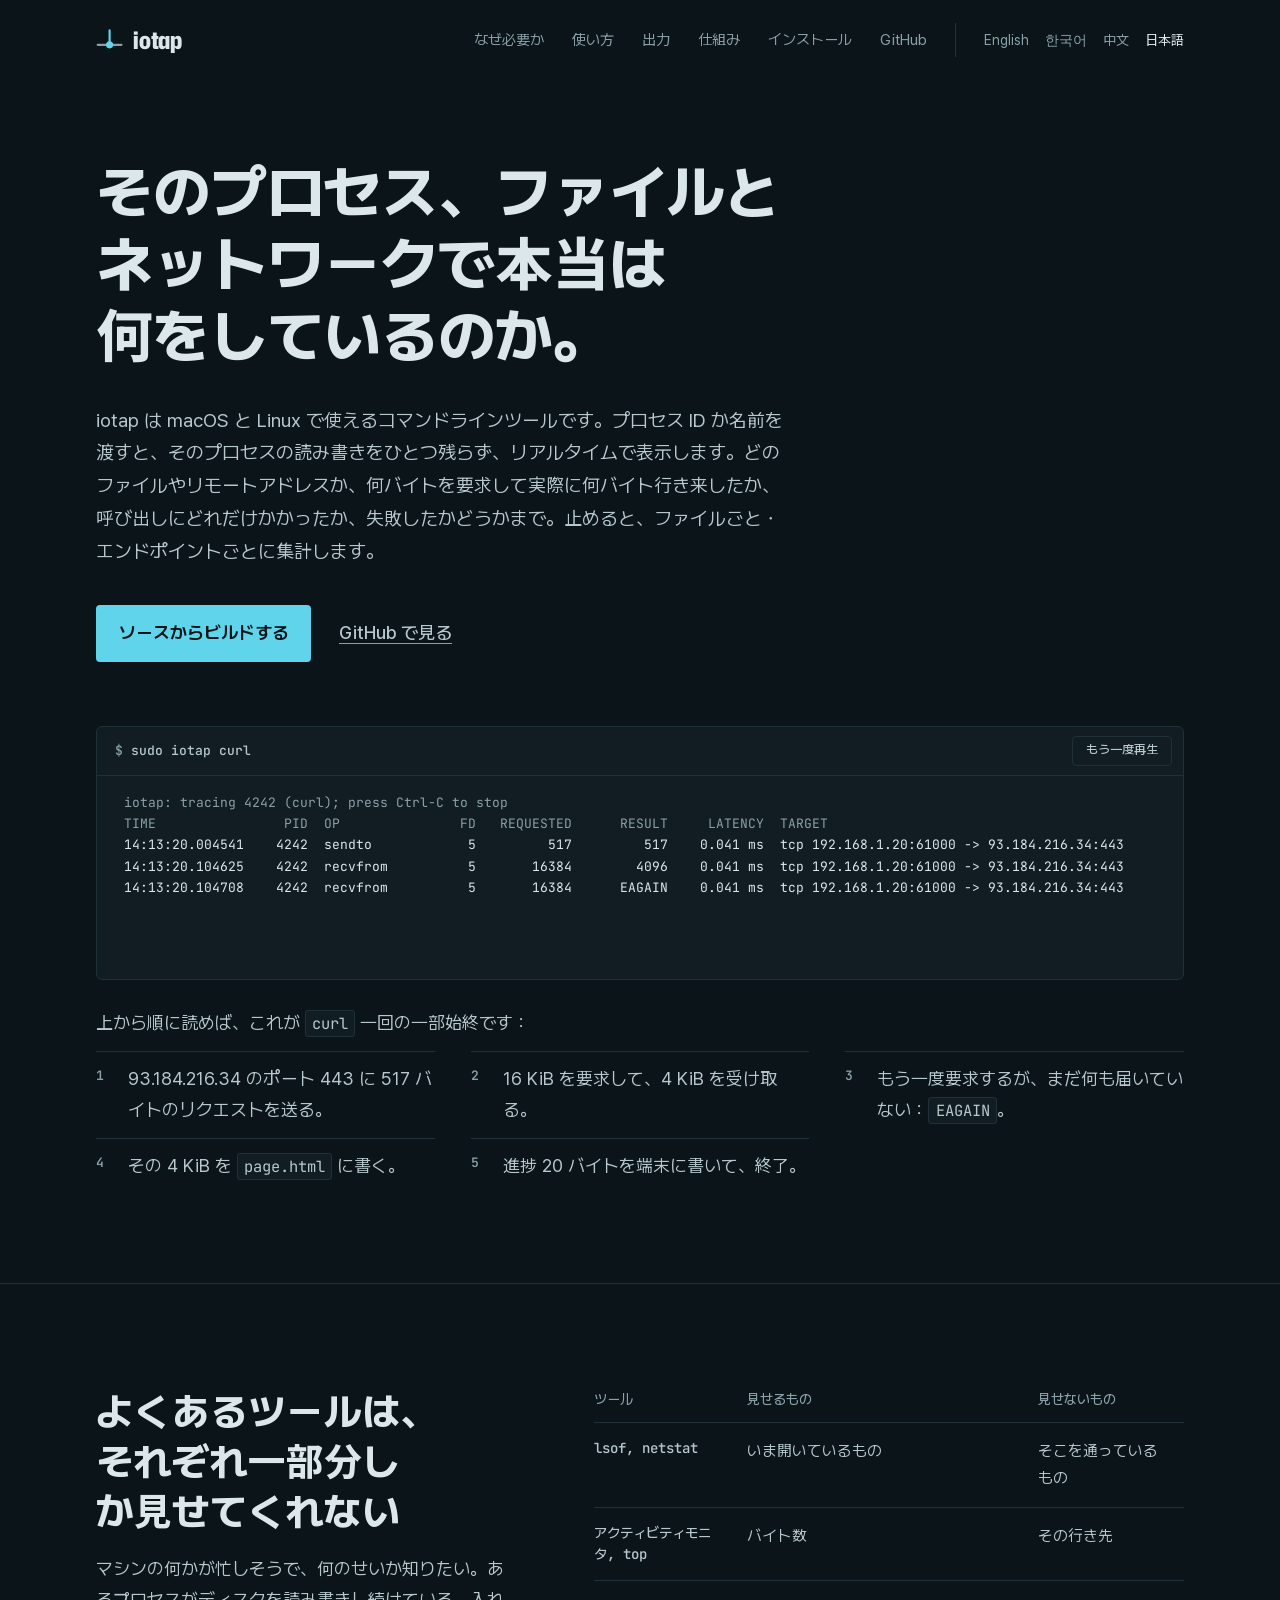
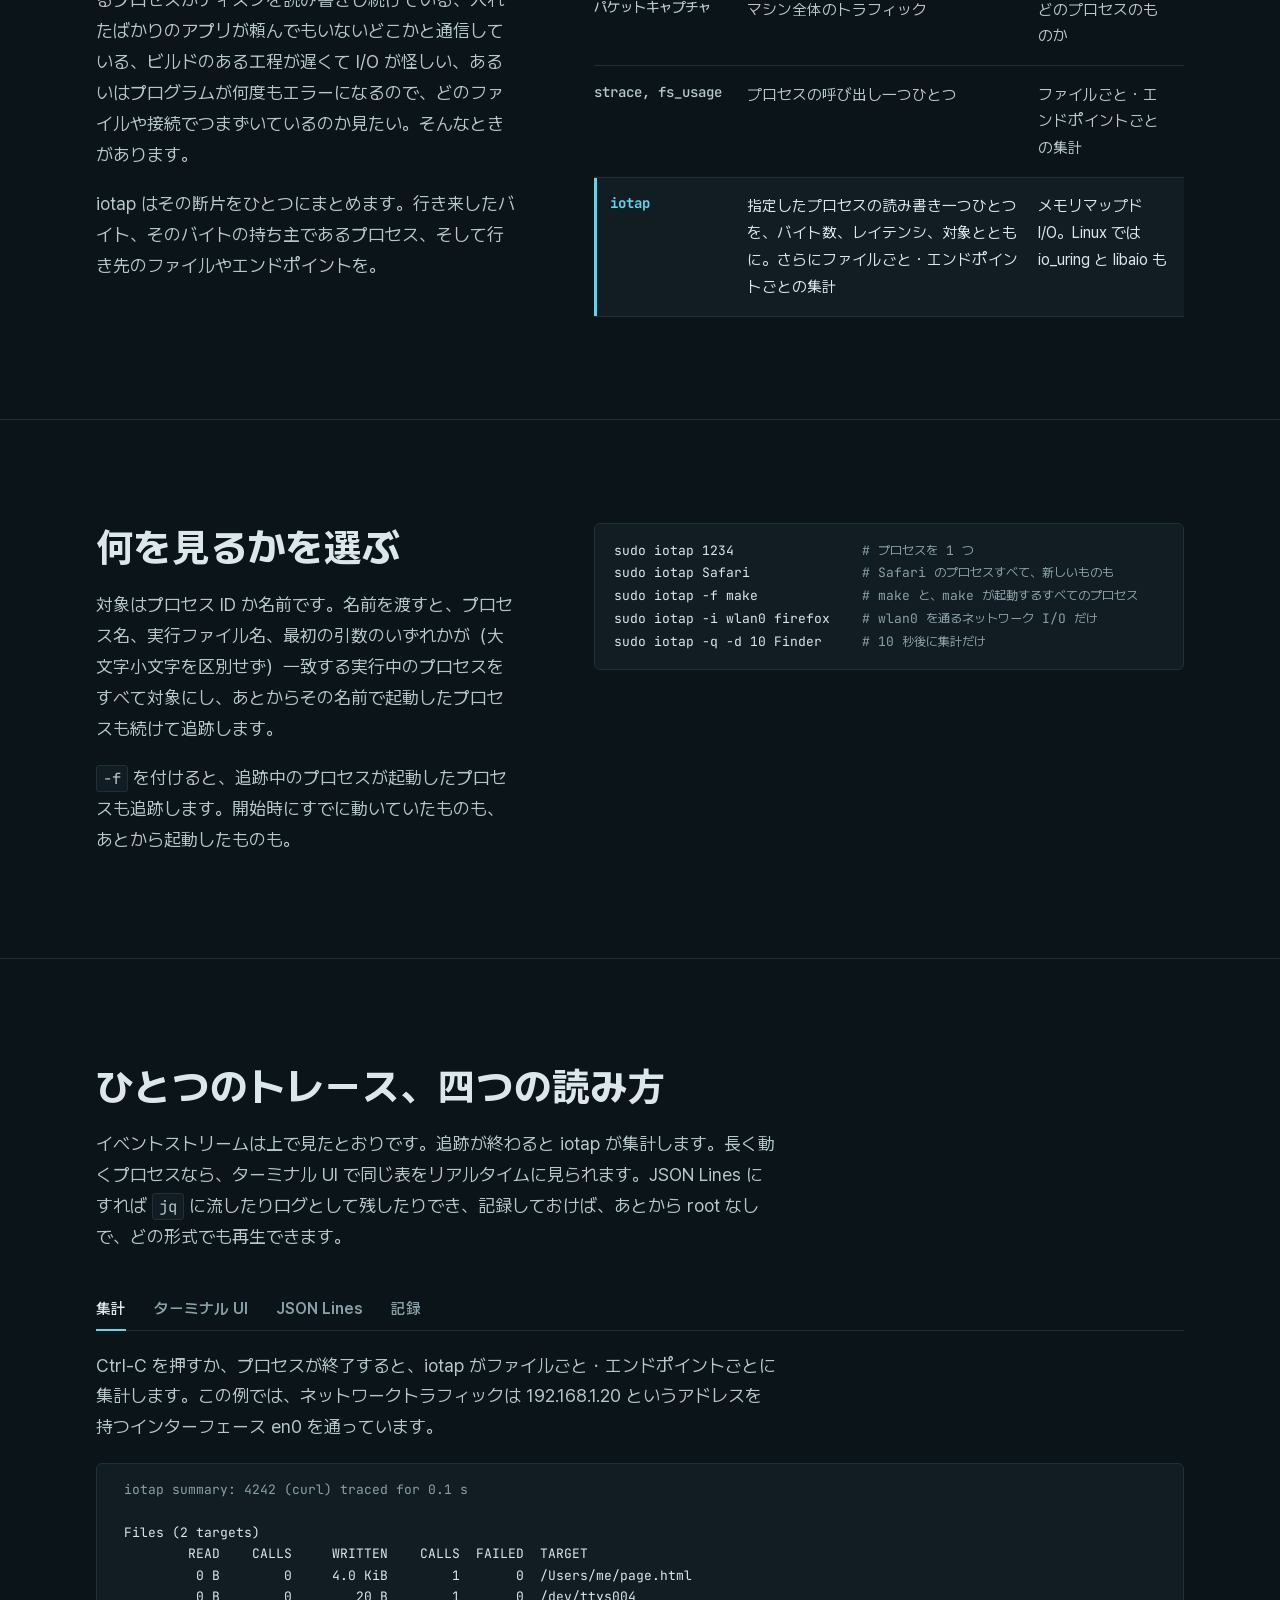
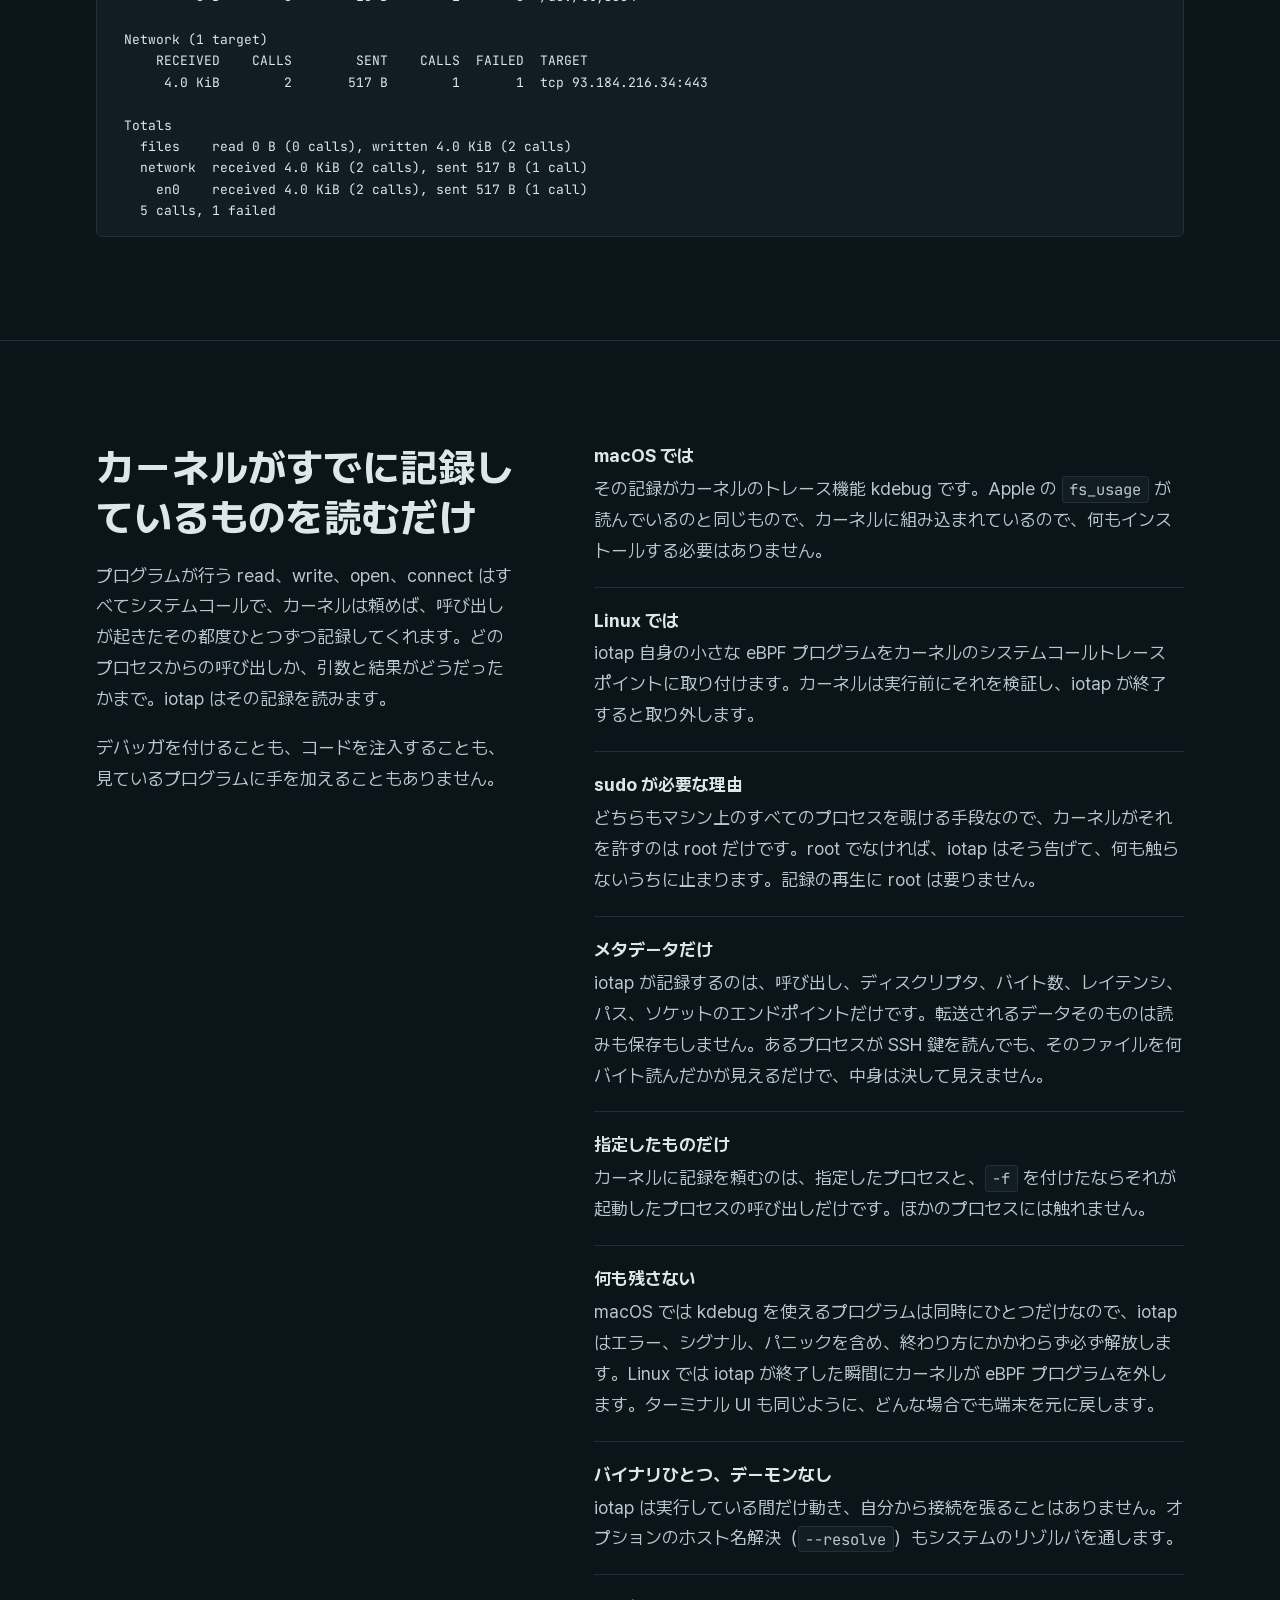
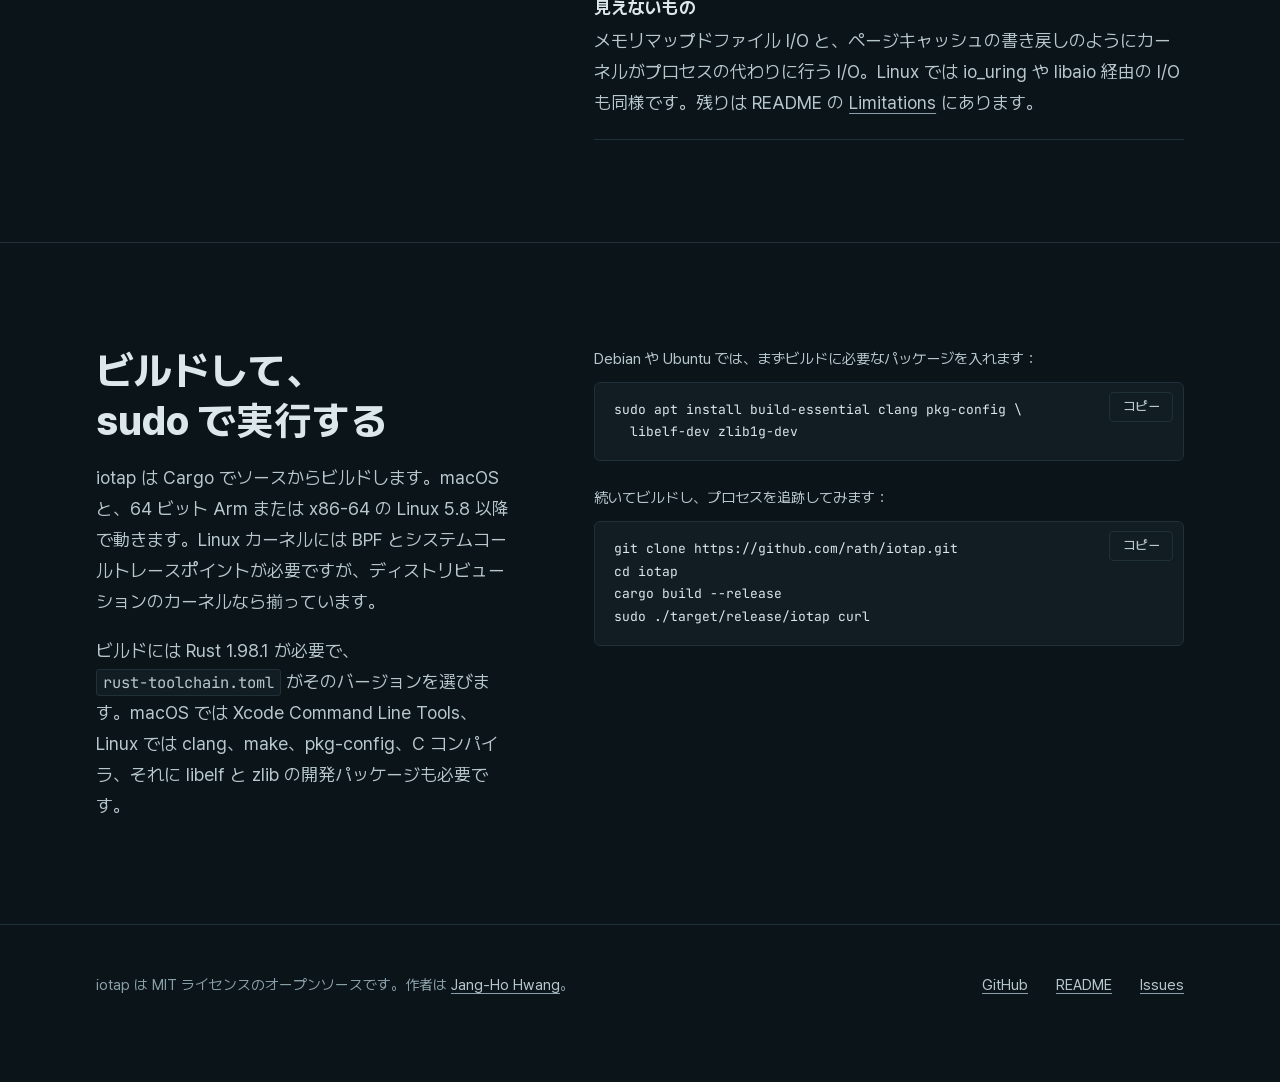
==== commit 29dbecf3: "fix(site): rewrite the Japanese page where it read as translation - Rephrase the lede, the reasons, " ====
--- a/docs/ja/index.html
+++ b/docs/ja/index.html
@@ -30,9 +30,9 @@
   <meta property="og:image:type" content="image/jpeg">
   <meta property="og:image:width" content="1200">
   <meta property="og:image:height" content="630">
-  <meta property="og:image:alt" content="iotap のサイトの見出しと、その下に数行の iotap の出力：sendto が 1 回と recvfrom が 2 回、それぞれのサイズとレイテンシ。">
+  <meta property="og:image:alt" content="iotap の見出しと、その下に並ぶ数行の iotap 出力：sendto が 1 回と recvfrom が 2 回、それぞれのサイズとレイテンシ。">
   <meta name="twitter:card" content="summary_large_image">
-  <meta name="twitter:image:alt" content="iotap のサイトの見出しと、その下に数行の iotap の出力：sendto が 1 回と recvfrom が 2 回、それぞれのサイズとレイテンシ。">
+  <meta name="twitter:image:alt" content="iotap の見出しと、その下に並ぶ数行の iotap 出力：sendto が 1 回と recvfrom が 2 回、それぞれのサイズとレイテンシ。">
   <script type="application/ld+json">
   {
     "@context": "https://schema.org",
@@ -104,7 +104,7 @@
   <main id="main">
     <section class="wrap hero" aria-labelledby="title">
       <h1 id="title"><span class="phrase">そのプロセス、</span><span class="phrase">ファイルと</span><span class="phrase">ネットワークで</span><span class="phrase">本当は</span><span class="phrase">何を</span><span class="phrase">しているのか。</span></h1>
-      <p class="lede">iotap は macOS と Linux で使えるコマンドラインツールです。プロセス ID か名前を渡すと、そのプロセスの読み書きをひとつ残らず、起きたその場で表示します。どのファイルやリモートアドレスか、何バイト要求して実際に何バイト動いたか、呼び出しにどれだけかかったか、失敗したかどうかまで。止めると、ファイルごと・エンドポイントごとに集計します。</p>
+      <p class="lede">iotap は macOS と Linux で使えるコマンドラインツールです。プロセス ID か名前を渡すと、そのプロセスの読み書きをひとつ残らず、リアルタイムで表示します。どのファイルやリモートアドレスか、何バイトを要求して実際に何バイト行き来したか、呼び出しにどれだけかかったか、失敗したかどうかまで。止めると、ファイルごと・エンドポイントごとに集計します。</p>
       <div class="actions">
         <a class="btn" href="#install">ソースからビルドする</a>
         <a class="textlink" href="https://github.com/rath/iotap">GitHub で見る</a>
@@ -141,8 +141,8 @@
       <div class="wrap grid">
         <div class="say">
           <h2 id="why-title">よくあるツールは、それぞれ一部分しか見せてくれない</h2>
-          <p>マシンの何かが忙しそうで、何のせいか知りたい。あるプロセスがディスクを読み書きし続けている、入れたばかりのアプリが頼んでもいないどこかと通信している、ビルドのある工程が遅くて I/O が怪しい、あるいはプログラムが何度も失敗するので、どのファイルや接続でつまずいているのか見たい。そんなときがあります。</p>
-          <p>iotap はその断片をひとつにまとめます。動いたバイト、それを動かしたプロセス、そして行き先のファイルやエンドポイントを。</p>
+          <p>マシンの何かが忙しそうで、何のせいか知りたい。あるプロセスがディスクを読み書きし続けている、入れたばかりのアプリが頼んでもいないどこかと通信している、ビルドのある工程が遅くて I/O が怪しい、あるいはプログラムが何度もエラーになるので、どのファイルや接続でつまずいているのか見たい。そんなときがあります。</p>
+          <p>iotap はその断片をひとつにまとめます。行き来したバイト、そのバイトの持ち主であるプロセス、そして行き先のファイルやエンドポイントを。</p>
         </div>
         <table class="tools">
           <caption class="vh">各ツールが見せるものと、見せないもの</caption>
@@ -154,7 +154,7 @@
             <tr><th scope="row">アクティビティモニタ, top</th><td data-label="見せるもの">バイト数</td><td data-label="見せないもの">その行き先</td></tr>
             <tr><th scope="row">パケットキャプチャ</th><td data-label="見せるもの">マシン全体のトラフィック</td><td data-label="見せないもの">どのプロセスのものか</td></tr>
             <tr><th scope="row">strace, fs_usage</th><td data-label="見せるもの">プロセスの呼び出し一つひとつ</td><td data-label="見せないもの">ファイルごと・エンドポイントごとの集計</td></tr>
-            <tr class="us"><th scope="row">iotap</th><td data-label="見せるもの">指定したプロセスの読み書き一つひとつを、バイト数、レイテンシ、対象とともに。さらにファイルごと・エンドポイントごとの集計</td><td data-label="見せないもの">メモリマップ I/O。Linux では io_uring と libaio も</td></tr>
+            <tr class="us"><th scope="row">iotap</th><td data-label="見せるもの">指定したプロセスの読み書き一つひとつを、バイト数、レイテンシ、対象とともに。さらにファイルごと・エンドポイントごとの集計</td><td data-label="見せないもの">メモリマップド I/O。Linux では io_uring と libaio も</td></tr>
           </tbody>
         </table>
       </div>
@@ -193,7 +193,7 @@
 
           <section class="panel" id="panel-summary" role="tabpanel" aria-labelledby="tab-summary">
             <h3>集計</h3>
-            <p>Ctrl-C を押すか、プロセスが終了すると、iotap がファイルごと・エンドポイントごとに集計します。この例では、ネットワークトラフィックは 192.168.1.20 を持つインターフェース en0 を通っています。</p>
+            <p>Ctrl-C を押すか、プロセスが終了すると、iotap がファイルごと・エンドポイントごとに集計します。この例では、ネットワークトラフィックは 192.168.1.20 というアドレスを持つインターフェース en0 を通っています。</p>
             <div class="trace">
               <div class="term" role="group" aria-label="集計の例" tabindex="0">
         <div class="ln dm">iotap summary: 4242 (curl) traced for 0.1 s</div>
@@ -247,7 +247,7 @@
 
           <section class="panel" id="panel-json" role="tabpanel" aria-labelledby="tab-json" data-later>
             <h3>JSON Lines</h3>
-            <p><code>--json</code> はイベントを 1 行ずつ書き出します。時刻は Unix エポックからのナノ秒、対象は小さなオブジェクトです。<code>jq</code> にパイプするか、そのままログとして残せます。下は 1 件のイベントを複数行に展開したものです。</p>
+            <p><code>--json</code> はイベントを 1 行ずつ書き出します。時刻は Unix エポック基準のナノ秒、対象は小さなオブジェクトです。<code>jq</code> にパイプするか、そのままログとして残せます。下は 1 件のイベントを複数行に展開したものです。</p>
             <div class="trace">
               <div class="term" role="group" aria-label="JSON のイベント 1 件" tabindex="0">
         <div class="ln">{</div>
@@ -284,7 +284,7 @@
 
           <section class="panel" id="panel-record" role="tabpanel" aria-labelledby="tab-record" data-later>
             <h3>記録</h3>
-            <p><code>--record FILE</code> でトレースをファイルに保存し、<code>--replay FILE</code> でそのファイルを同じ処理に通します。そのため、どの出力モードで再生しても、ライブ実行のときと同じ出力になります。記録にはパスとアドレスだけが含まれ、転送されたデータは含まれません。再生は記録した OS 上で行います。</p>
+            <p><code>--record FILE</code> でトレースをファイルに保存し、<code>--replay FILE</code> でそのファイルを同じ処理に通します。そのため、どの出力モードで再生しても、ライブ実行のときと同じ出力になります。記録にはパスとアドレスだけが含まれ、転送されたデータは含まれません。再生できるのは、記録したときと同じ OS だけです。</p>
             <div class="cmd has-copy">
               <pre id="record-cmd"><code>sudo iotap --net-only --record t.iotaprec 1234
 iotap --replay t.iotaprec              <span class="c"># 同じ出力をもう一度、root なしで</span></code></pre>
@@ -299,8 +299,8 @@
       <div class="wrap grid">
         <div class="say">
           <h2 id="how-title">カーネルがすでに記録しているものを読むだけ</h2>
-          <p>プログラムが行う read、write、open、connect はすべてシステムコールで、カーネルは頼めばそれを起きた順にひとつずつ記録してくれます。どのプロセスからの呼び出しか、引数と結果は何かまで。iotap はその記録を読みます。</p>
-          <p>デバッガを付けることも、コードを注入することも、見ているプログラムに手を触れることもありません。</p>
+          <p>プログラムが行う read、write、open、connect はすべてシステムコールで、カーネルは頼めば、呼び出しが起きたその都度ひとつずつ記録してくれます。どのプロセスからの呼び出しか、引数と結果がどうだったかまで。iotap はその記録を読みます。</p>
+          <p>デバッガを付けることも、コードを注入することも、見ているプログラムに手を加えることもありません。</p>
         </div>
         <dl class="facts">
           <div>
@@ -309,11 +309,11 @@
           </div>
           <div>
             <dt>Linux では</dt>
-            <dd>iotap 自前の小さな eBPF プログラムをカーネルのシステムコールトレースポイントに取り付けます。カーネルは実行前にそれを検証し、iotap が終了すると取り外します。</dd>
+            <dd>iotap 自身の小さな eBPF プログラムをカーネルのシステムコールトレースポイントに取り付けます。カーネルは実行前にそれを検証し、iotap が終了すると取り外します。</dd>
           </div>
           <div>
             <dt>sudo が必要な理由</dt>
-            <dd>どちらもマシン上のすべてのプロセスを覗ける窓なので、カーネルは root にしか開きません。root でなければ、iotap はそう告げて、何にも触れる前に止まります。記録の再生に root は要りません。</dd>
+            <dd>どちらもマシン上のすべてのプロセスを覗ける手段なので、カーネルがそれを許すのは root だけです。root でなければ、iotap はそう告げて、何も触らないうちに止まります。記録の再生に root は要りません。</dd>
           </div>
           <div>
             <dt>メタデータだけ</dt>
@@ -325,7 +325,7 @@
           </div>
           <div>
             <dt>何も残さない</dt>
-            <dd>macOS では kdebug を持てるプログラムは同時にひとつだけなので、iotap はエラー、シグナル、パニックを含むすべての終了経路で必ず解放します。Linux では iotap が終了した瞬間にカーネルが eBPF プログラムを外します。ターミナル UI も同じように、どんな場合でも端末を元に戻します。</dd>
+            <dd>macOS では kdebug を使えるプログラムは同時にひとつだけなので、iotap はエラー、シグナル、パニックを含め、終わり方にかかわらず必ず解放します。Linux では iotap が終了した瞬間にカーネルが eBPF プログラムを外します。ターミナル UI も同じように、どんな場合でも端末を元に戻します。</dd>
           </div>
           <div>
             <dt>バイナリひとつ、デーモンなし</dt>
@@ -333,7 +333,7 @@
           </div>
           <div>
             <dt>見えないもの</dt>
-            <dd>メモリマップされたファイル I/O と、ページキャッシュの書き戻しのようにカーネルがプロセスの代わりに行う I/O。Linux では io_uring や libaio 経由の I/O も。残りは README の <a href="https://github.com/rath/iotap#limitations">Limitations</a> にあります。</dd>
+            <dd>メモリマップドファイル I/O と、ページキャッシュの書き戻しのようにカーネルがプロセスの代わりに行う I/O。Linux では io_uring や libaio 経由の I/O も同様です。残りは README の <a href="https://github.com/rath/iotap#limitations">Limitations</a> にあります。</dd>
           </div>
         </dl>
       </div>
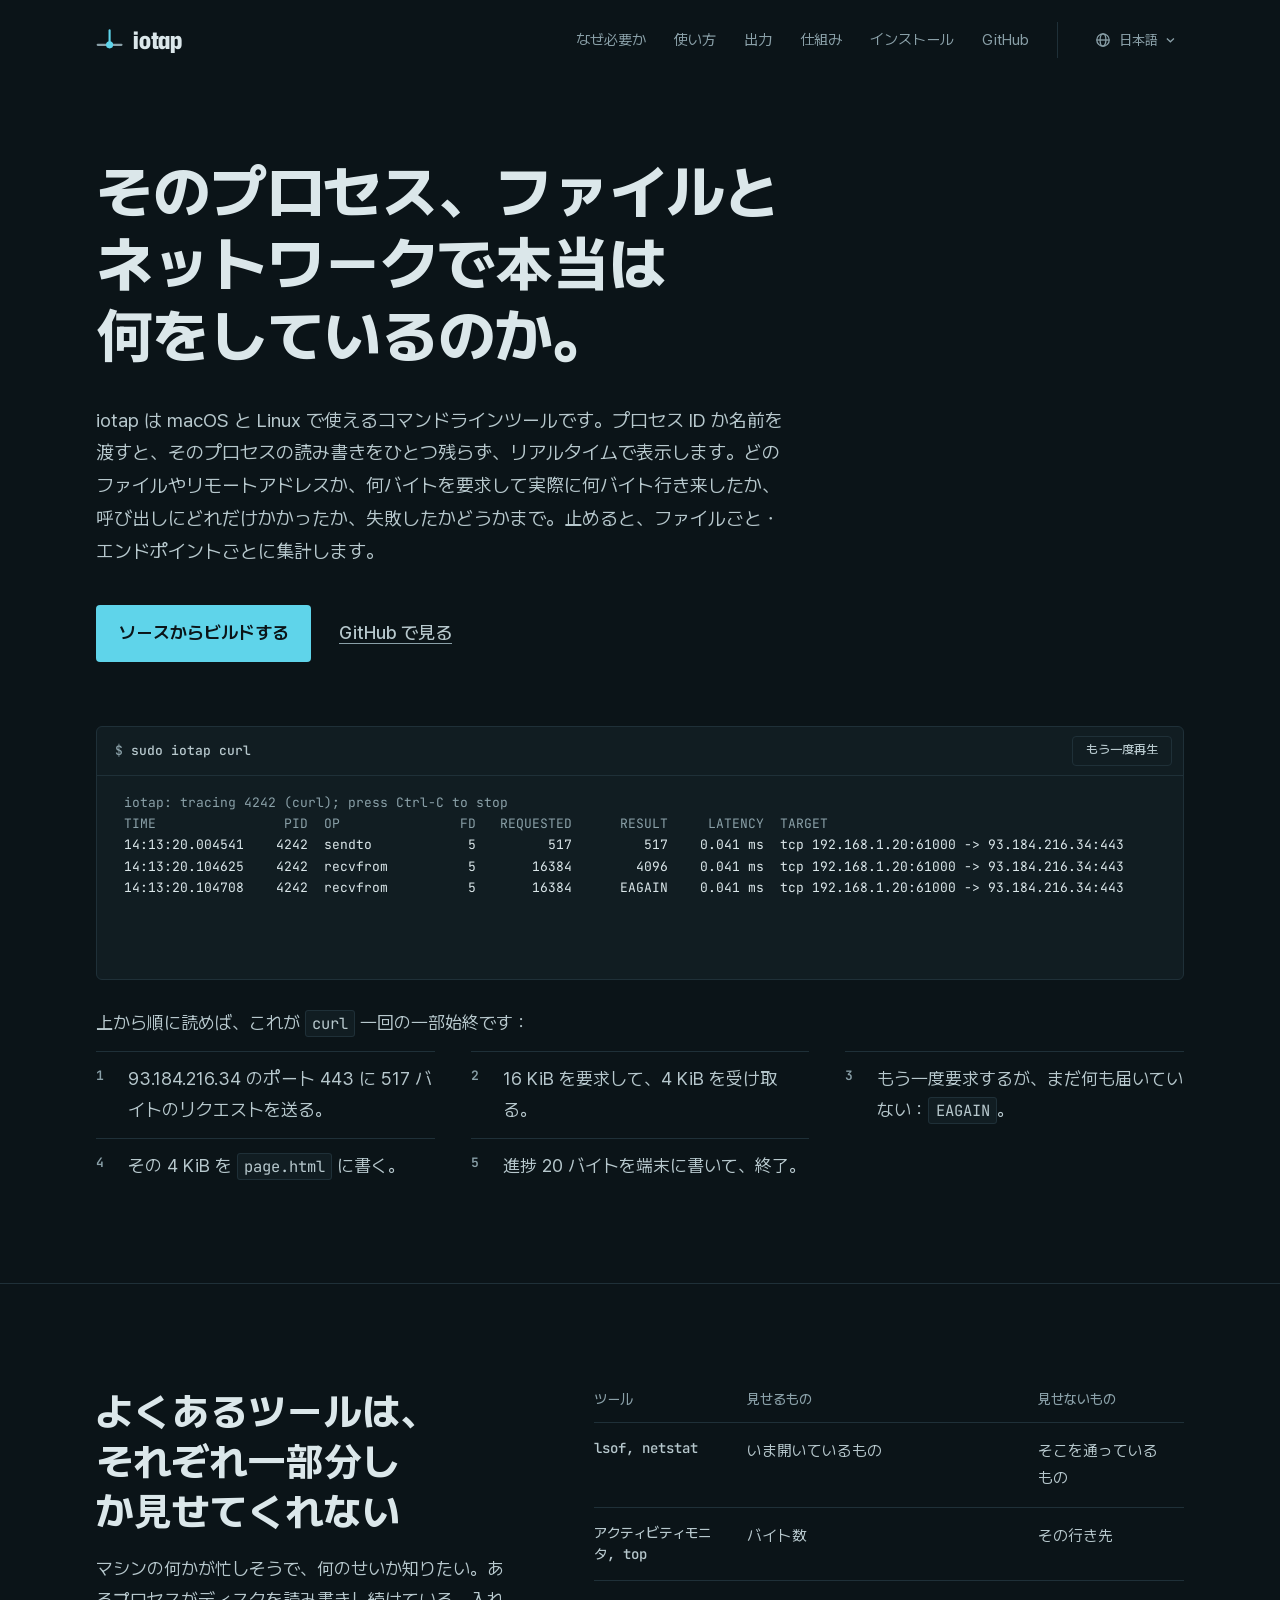
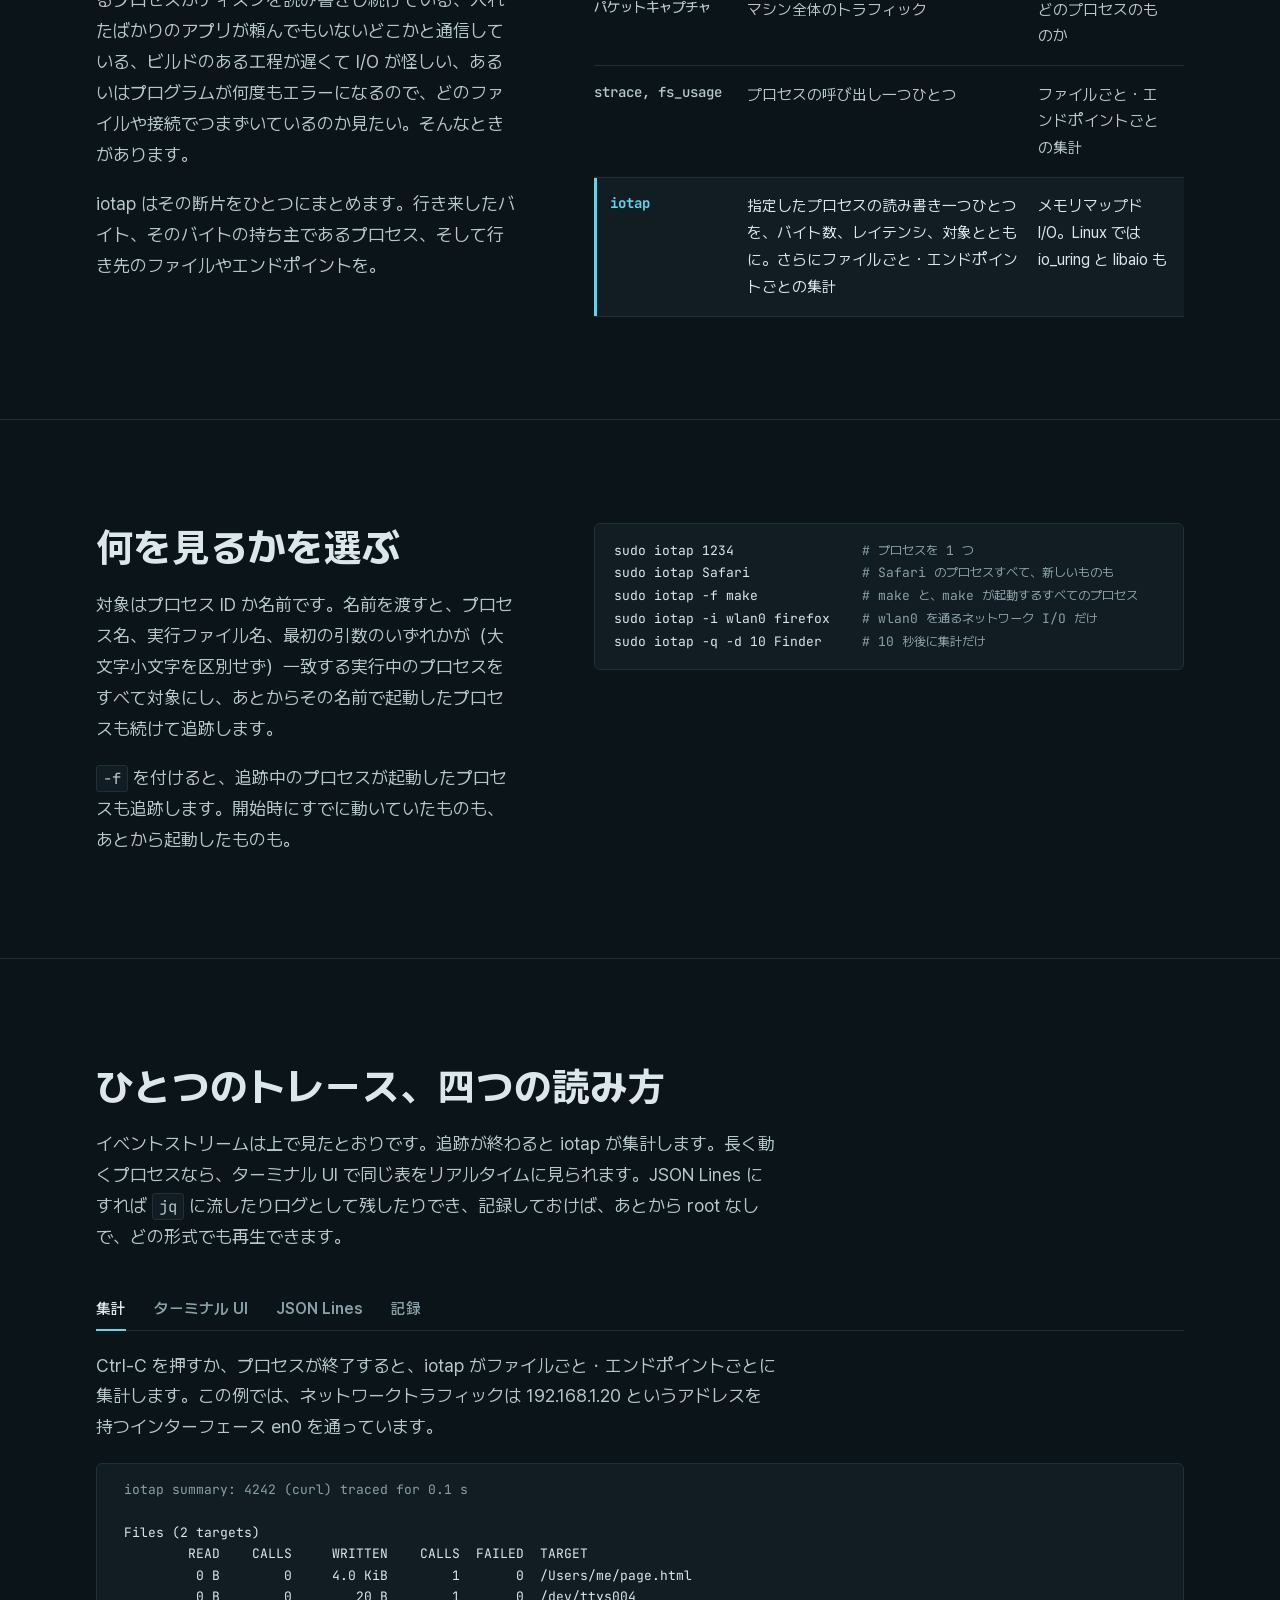
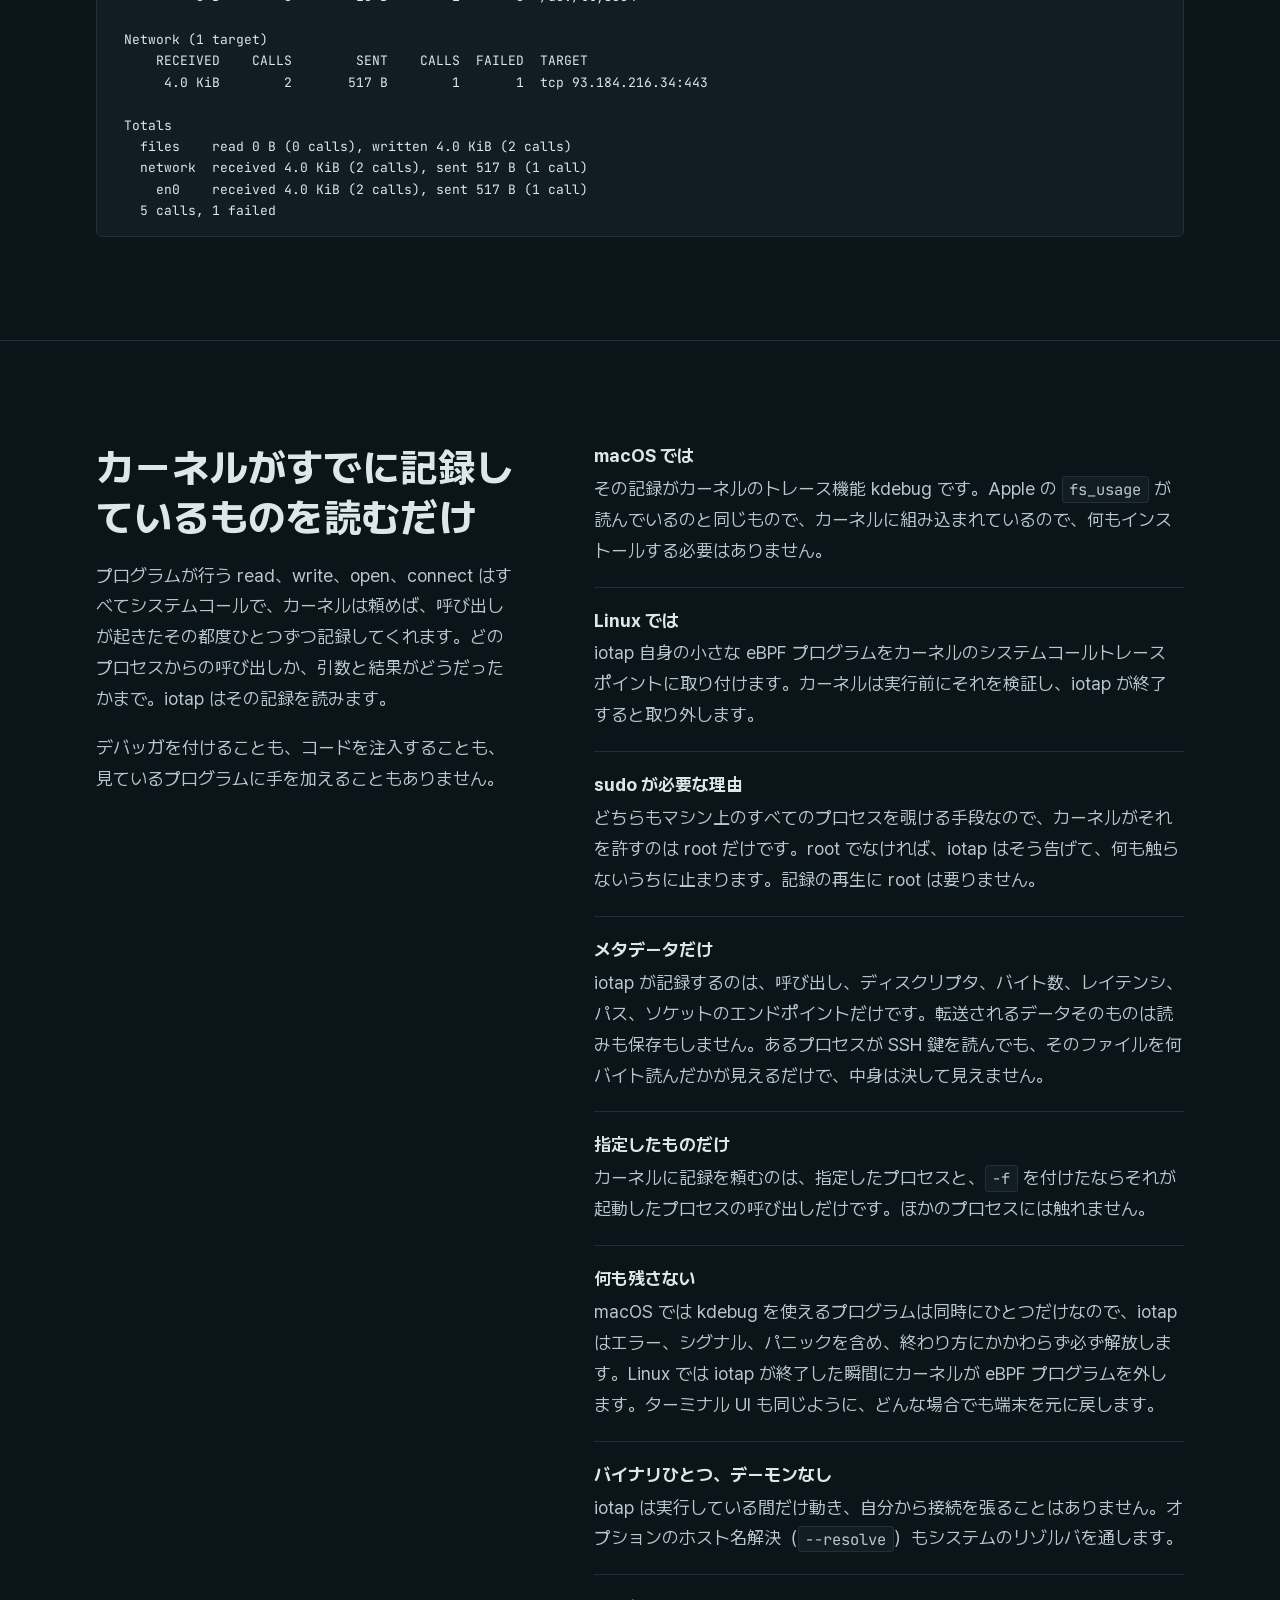
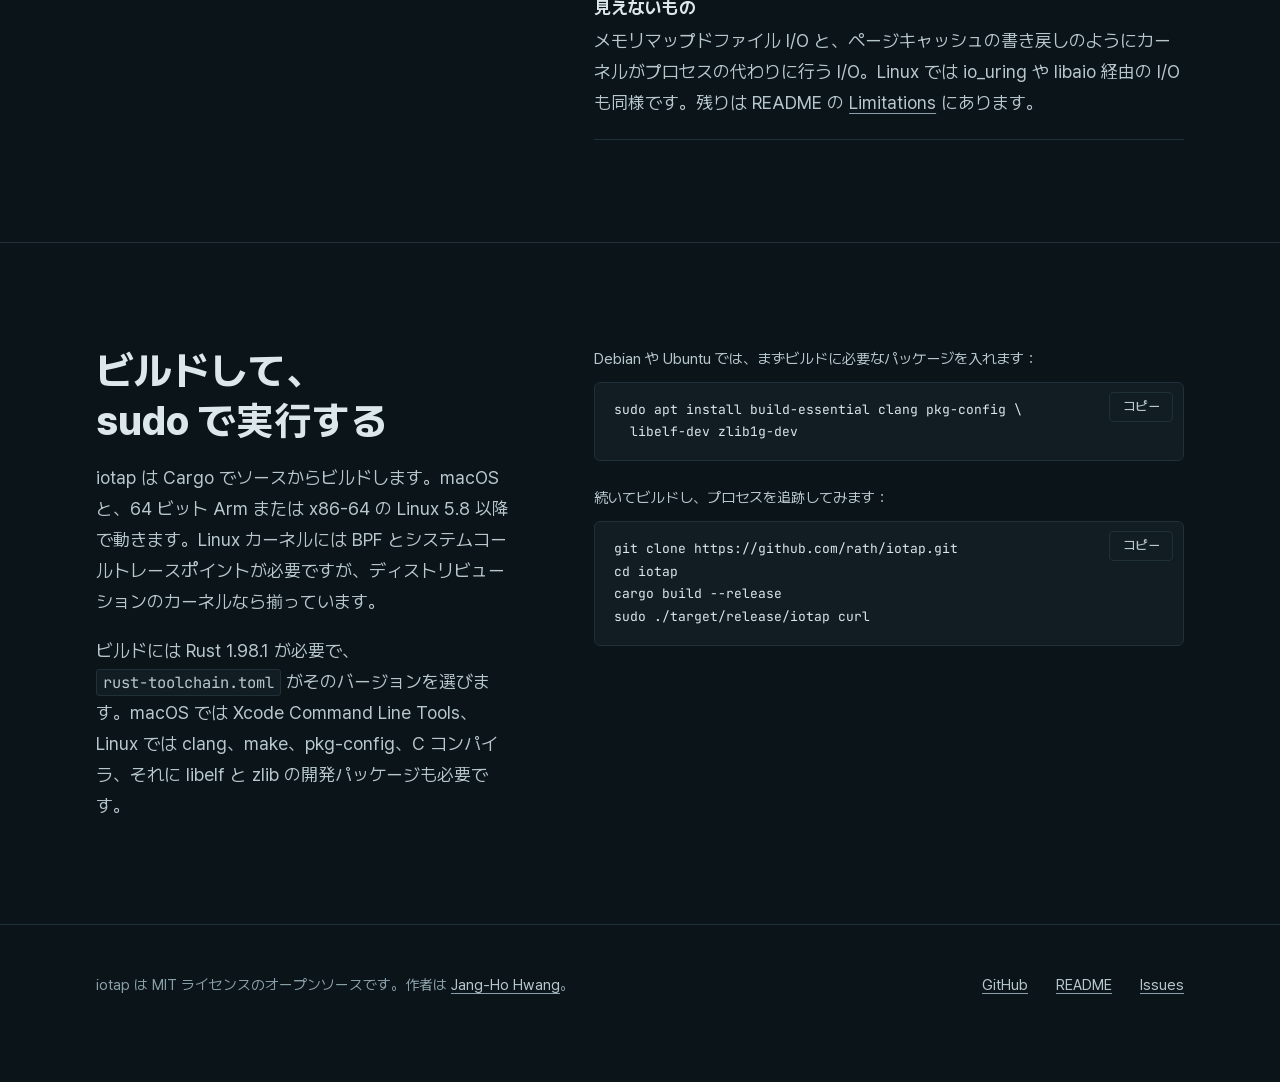
==== commit 67115d3d: "feat(site): fold the language list into a switcher in the header - Put the four languages behind a <" ====
--- a/docs/ja/index.html
+++ b/docs/ja/index.html
@@ -92,12 +92,25 @@
         <a href="#install">インストール</a>
         <a href="https://github.com/rath/iotap">GitHub</a>
       </nav>
-      <nav class="lang" aria-label="言語">
-        <a href="../" hreflang="en" lang="en">English</a>
-        <a href="../ko/" hreflang="ko" lang="ko">한국어</a>
-        <a href="../zh/" hreflang="zh-Hans" lang="zh-Hans">中文</a>
-        <a href="./" hreflang="ja" lang="ja" aria-current="page">日本語</a>
-      </nav>
+      <details class="lang">
+        <summary aria-label="言語：日本語">
+          <svg class="globe" viewBox="0 0 16 16" aria-hidden="true" focusable="false" fill="none" stroke="currentColor" stroke-width="1.3">
+            <circle cx="8" cy="8" r="6.2"/>
+            <path d="M1.8 8h12.4"/>
+            <ellipse cx="8" cy="8" rx="2.9" ry="6.2"/>
+          </svg>
+          <span class="now" lang="ja">日本語</span>
+          <svg class="caret" viewBox="0 0 10 6" aria-hidden="true" focusable="false" fill="none" stroke="currentColor" stroke-width="1.5">
+            <path d="M1 1.2 5 4.8 9 1.2"/>
+          </svg>
+        </summary>
+        <nav class="lang-menu" aria-label="言語">
+          <a href="../" hreflang="en" lang="en">English</a>
+          <a href="../ko/" hreflang="ko" lang="ko">한국어</a>
+          <a href="../zh/" hreflang="zh-Hans" lang="zh-Hans">中文</a>
+          <a href="./" hreflang="ja" lang="ja" aria-current="page">日本語</a>
+        </nav>
+      </details>
     </div>
   </header>
 
--- a/docs/assets/site.css
+++ b/docs/assets/site.css
@@ -242,16 +242,97 @@
   color: var(--ink);
 }
 
-/* The languages, set apart from the sections by a rule; the page's own is marked. */
+/* The languages, set apart from the sections by a rule. The one in hand is named on the button and
+   the rest wait behind it; cyan marks it, as cyan marks what is selected everywhere here. */
 .top .lang {
-  gap: 0.25rem 1rem;
+  position: relative;
   padding-left: 1.75rem;
   border-left: 1px solid var(--rule);
   font-size: 0.875rem;
 }
 
-.top .lang a[aria-current] {
-  color: var(--ink);
+.top .lang > summary {
+  display: inline-flex;
+  align-items: center;
+  gap: 0.5rem;
+  padding: 0.3rem 0.5rem;
+  border: 1px solid transparent;
+  border-radius: 4px;
+  color: var(--dim);
+  cursor: pointer;
+  list-style: none;
+}
+
+.top .lang > summary::-webkit-details-marker {
+  display: none;
+}
+
+.top .lang > summary:hover {
+  color: var(--ink);
+  background: var(--bench);
+}
+
+.top .lang[open] > summary {
+  color: var(--ink);
+  background: var(--bench);
+  border-color: var(--rule);
+}
+
+.top .lang .globe {
+  width: 1rem;
+  height: 1rem;
+  flex: none;
+}
+
+.top .lang .caret {
+  width: 0.55rem;
+  height: 0.4rem;
+  flex: none;
+  transition: transform 120ms ease;
+}
+
+.top .lang[open] .caret {
+  transform: rotate(180deg);
+}
+
+@media (prefers-reduced-motion: reduce) {
+  .top .lang .caret {
+    transition: none;
+  }
+}
+
+.top .lang-menu {
+  position: absolute;
+  top: calc(100% + 0.4rem);
+  right: 0;
+  z-index: 5;
+  display: grid;
+  gap: 1px;
+  min-width: 8.5rem;
+  padding: 0.25rem;
+  font-size: 0.875rem;
+  background: var(--bench);
+  border: 1px solid var(--rule);
+  border-radius: 6px;
+  box-shadow: 0 12px 28px rgb(0 0 0 / 45%);
+}
+
+.top .lang-menu a {
+  display: flex;
+  justify-content: flex-end;
+  padding: 0.4rem 0.6rem;
+  border-radius: 4px;
+  color: var(--soft);
+  text-decoration: none;
+}
+
+.top .lang-menu a:hover {
+  background: var(--bench-hi);
+  color: var(--ink);
+}
+
+.top .lang-menu a[aria-current] {
+  color: var(--tap);
 }
 
 @media (max-width: 34rem) {
@@ -260,6 +341,10 @@
   }
 
   .top .lang {
+    /* The sections take a row of their own at this width, so the languages keep to the right of
+       theirs: the menu is anchored to the button's right edge, and a button at the left of the
+       row would hang the menu off the page. */
+    margin-left: auto;
     padding-left: 0;
     border-left: 0;
   }
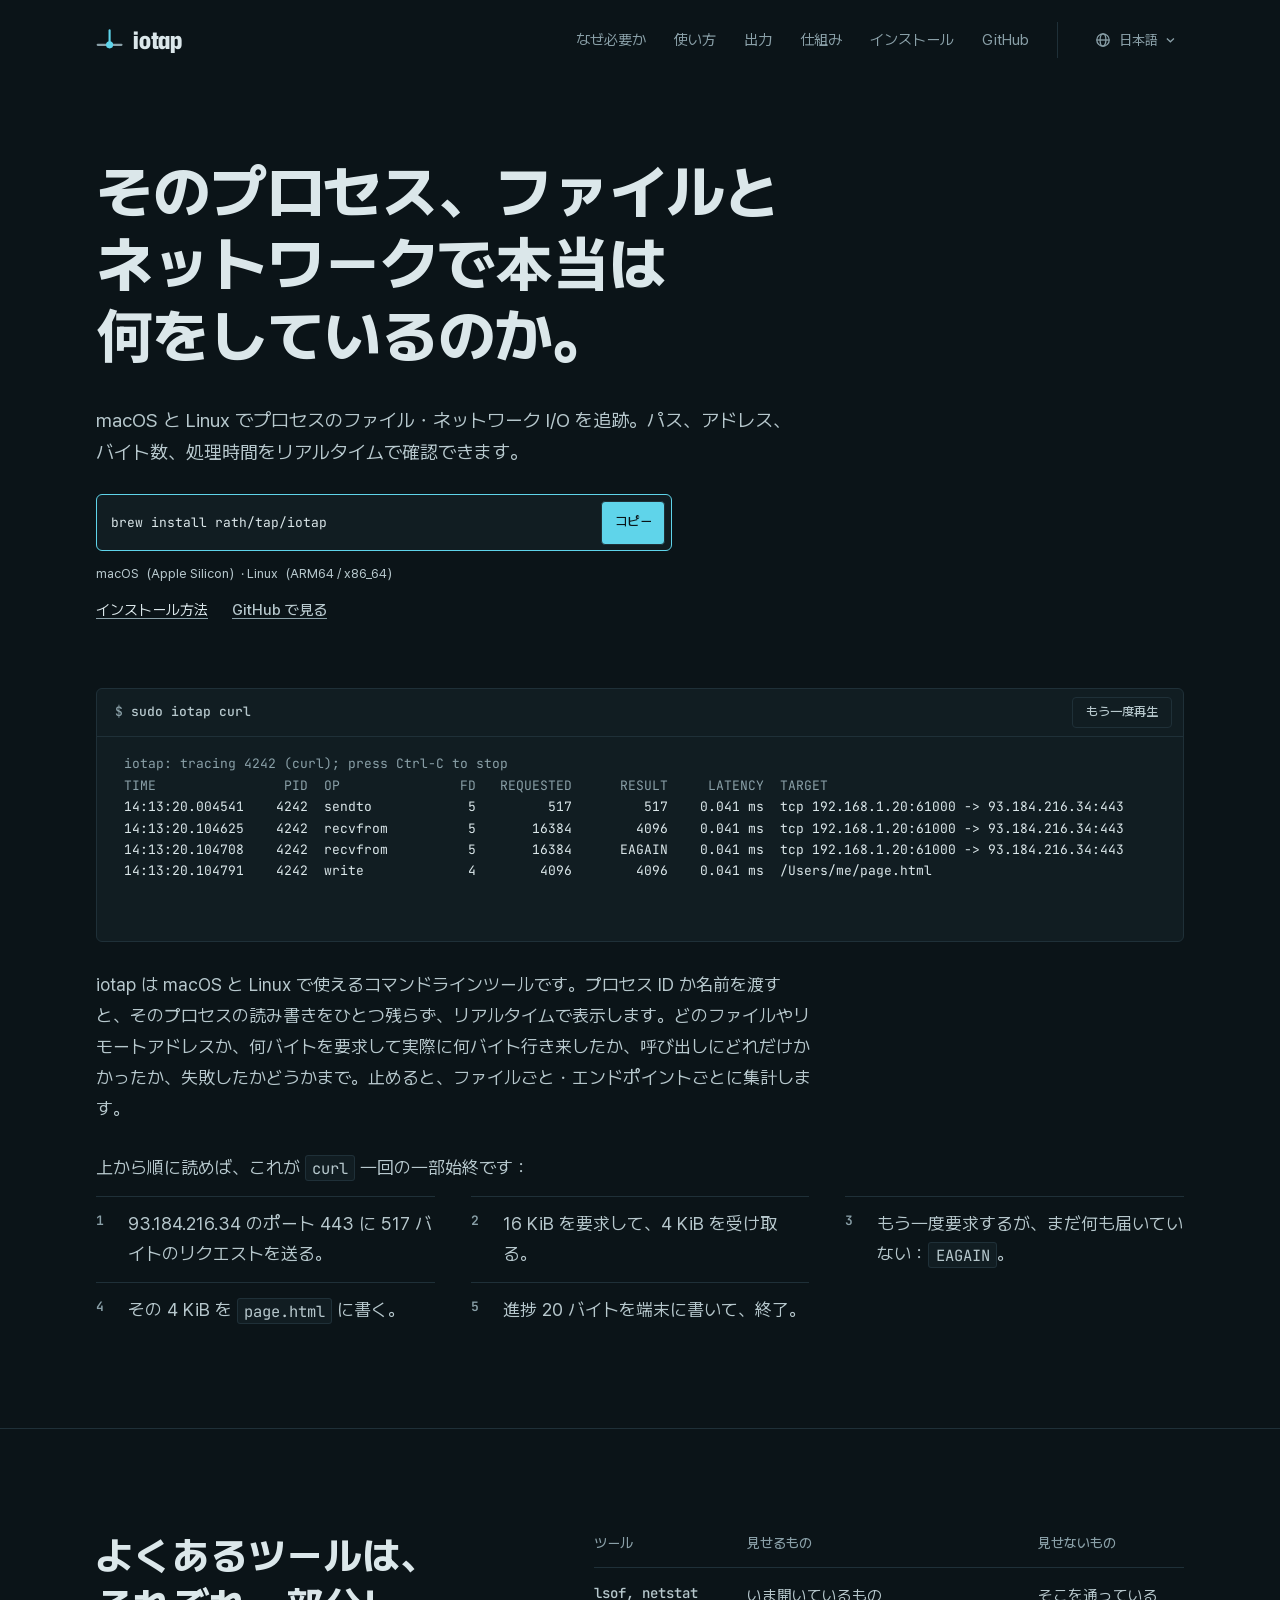
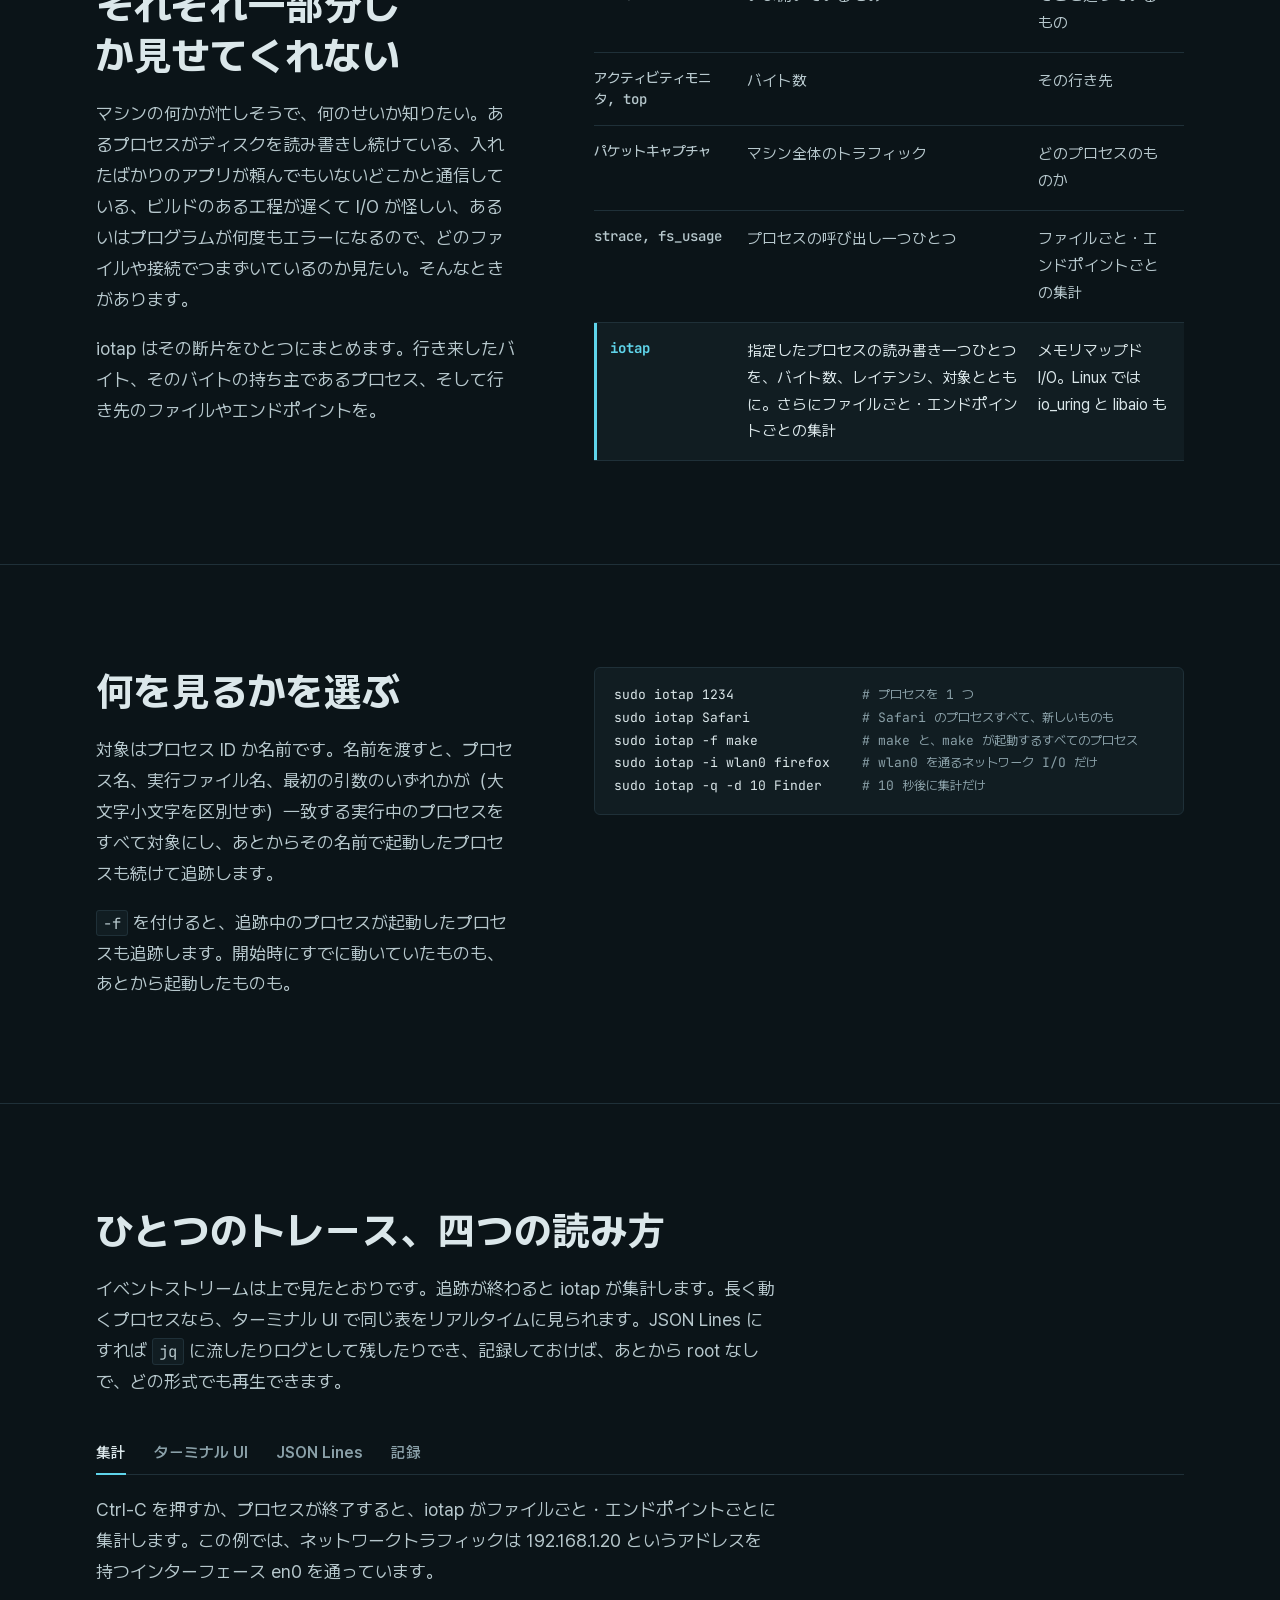
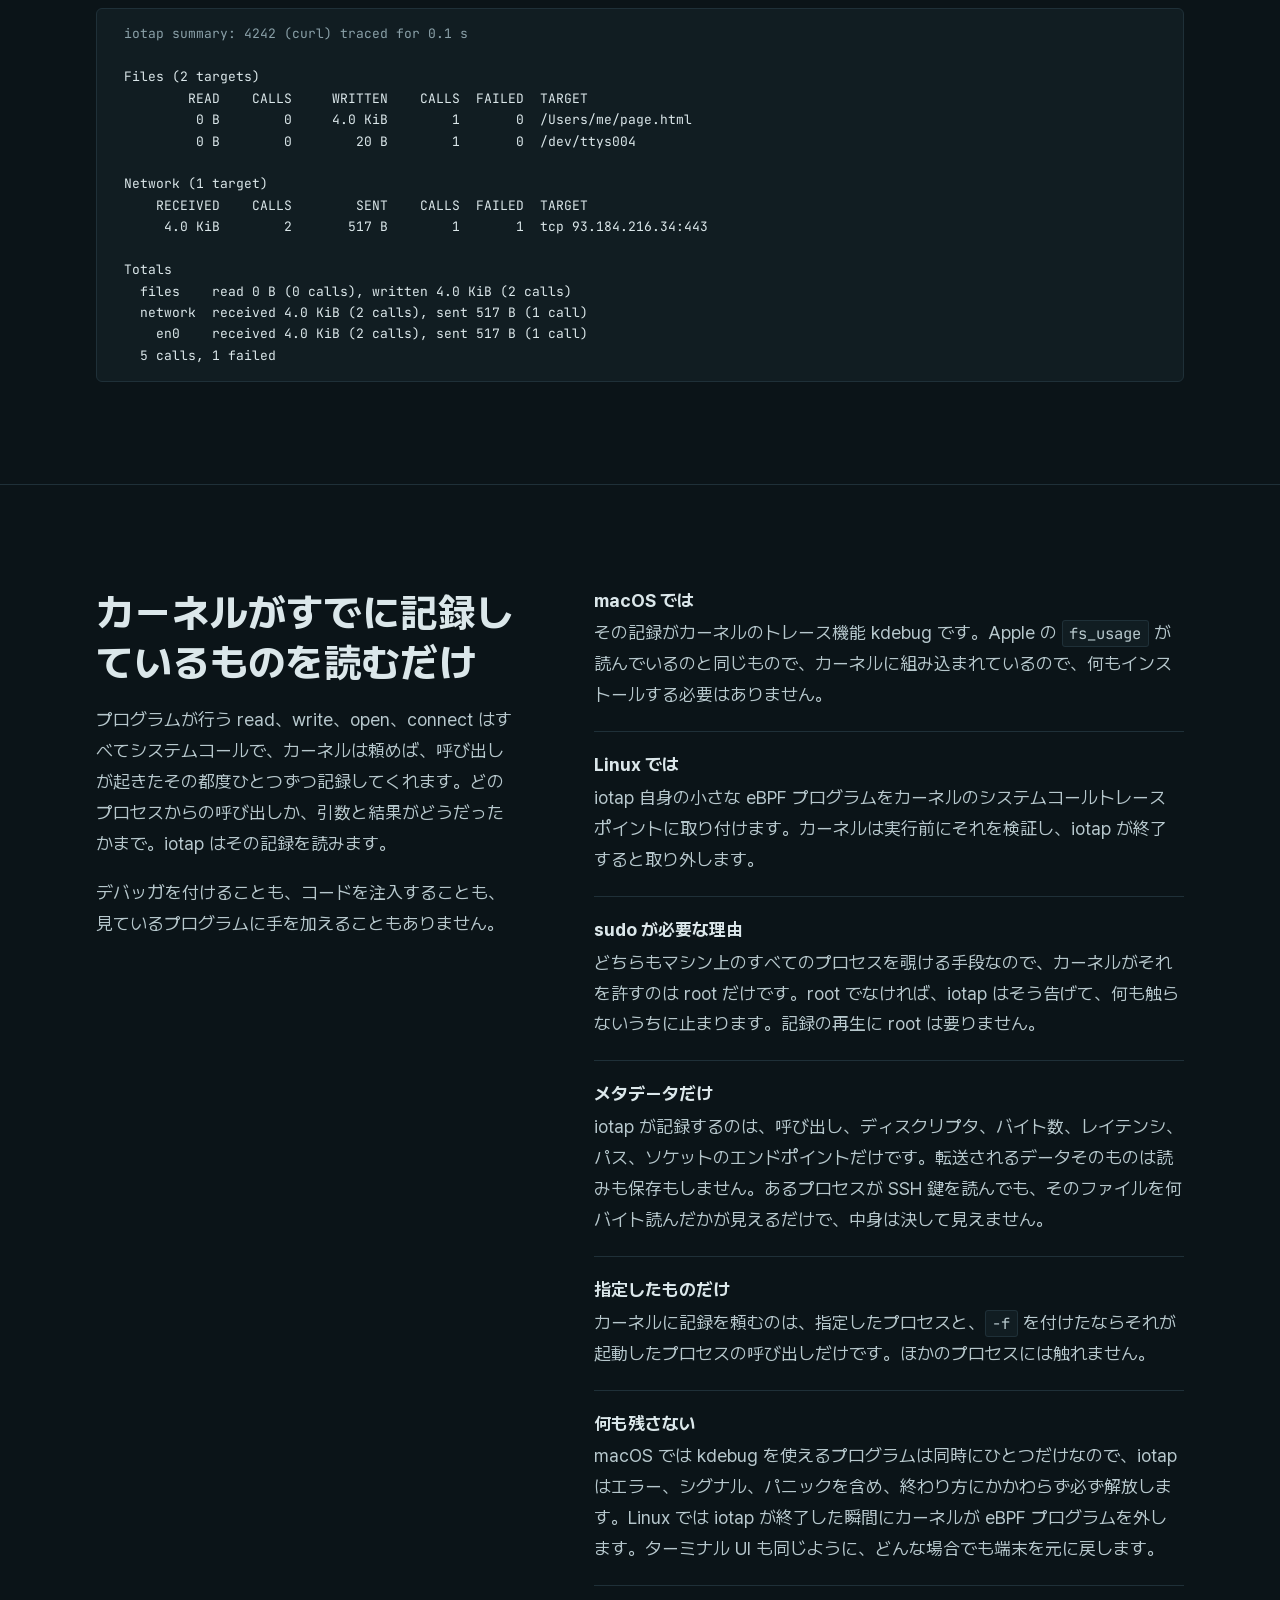
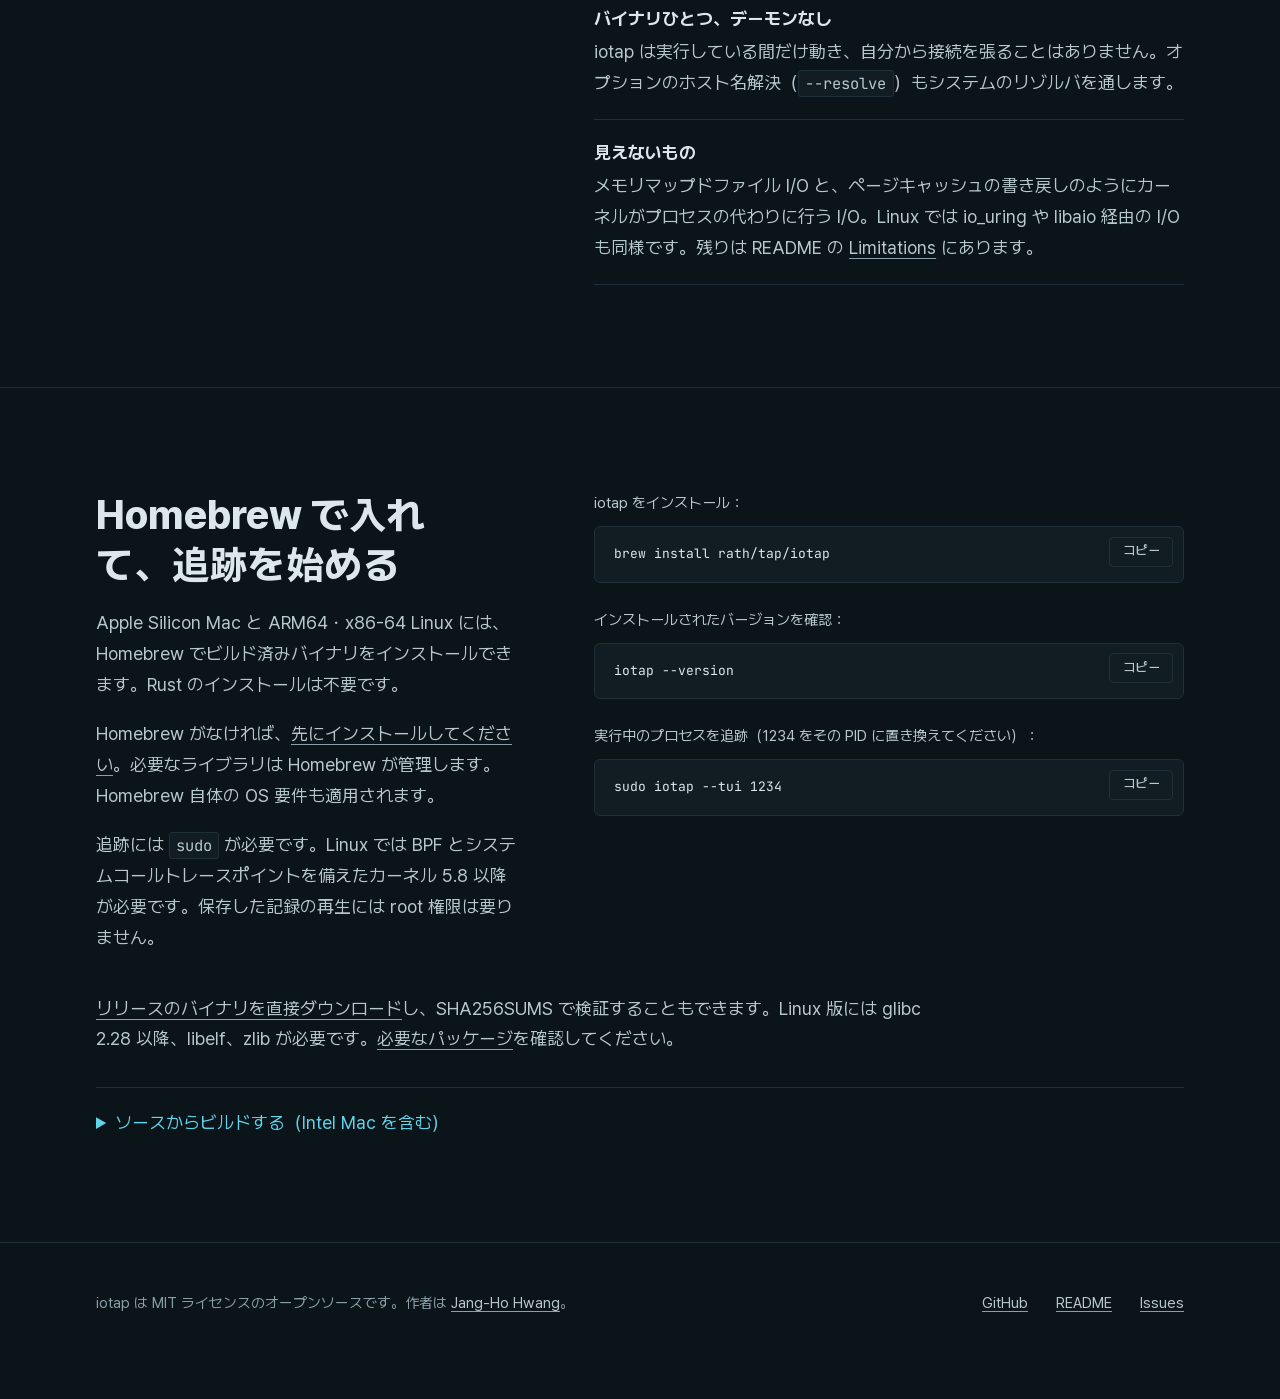
==== commit be797036: "feat(site): introduce Homebrew installation in the first screen - Add a copyable install command and" ====
--- a/docs/ja/index.html
+++ b/docs/ja/index.html
@@ -117,10 +117,17 @@
   <main id="main">
     <section class="wrap hero" aria-labelledby="title">
       <h1 id="title"><span class="phrase">そのプロセス、</span><span class="phrase">ファイルと</span><span class="phrase">ネットワークで</span><span class="phrase">本当は</span><span class="phrase">何を</span><span class="phrase">しているのか。</span></h1>
-      <p class="lede">iotap は macOS と Linux で使えるコマンドラインツールです。プロセス ID か名前を渡すと、そのプロセスの読み書きをひとつ残らず、リアルタイムで表示します。どのファイルやリモートアドレスか、何バイトを要求して実際に何バイト行き来したか、呼び出しにどれだけかかったか、失敗したかどうかまで。止めると、ファイルごと・エンドポイントごとに集計します。</p>
-      <div class="actions">
-        <a class="btn" href="#install">ソースからビルドする</a>
-        <a class="textlink" href="https://github.com/rath/iotap">GitHub で見る</a>
+      <p class="lede">macOS と Linux でプロセスのファイル・ネットワーク I/O を追跡。パス、アドレス、バイト数、処理時間をリアルタイムで確認できます。</p>
+      <div class="quick-install">
+        <div class="cmd has-copy install-command">
+          <pre id="brew-hero"><code>brew install rath/tap/iotap</code></pre>
+          <button class="ghost" type="button" data-copy="brew-hero" data-copied="コピーしました" aria-label="Homebrew のインストールコマンドをコピー">コピー</button>
+        </div>
+        <p class="install-platforms">macOS（Apple Silicon）· Linux（ARM64 / x86_64）</p>
+        <div class="install-links">
+          <a href="#install">インストール方法</a>
+          <a class="textlink" href="https://github.com/rath/iotap">GitHub で見る</a>
+        </div>
       </div>
 
       <figure class="trace" id="trace">
@@ -140,6 +147,7 @@
         </div>
       </figure>
 
+      <p class="trace-context">iotap は macOS と Linux で使えるコマンドラインツールです。プロセス ID か名前を渡すと、そのプロセスの読み書きをひとつ残らず、リアルタイムで表示します。どのファイルやリモートアドレスか、何バイトを要求して実際に何バイト行き来したか、呼び出しにどれだけかかったか、失敗したかどうかまで。止めると、ファイルごと・エンドポイントごとに集計します。</p>
       <p class="story-lead">上から順に読めば、これが <code>curl</code> 一回の一部始終です：</p>
       <ol class="story">
         <li tabindex="0" data-call="1">93.184.216.34 のポート 443 に 517 バイトのリクエストを送る。</li>
@@ -353,28 +361,58 @@
     </section>
 
     <section class="sec" id="install" aria-labelledby="install-title">
-      <div class="wrap grid">
-        <div class="say">
-          <h2 id="install-title">ビルドして、sudo で実行する</h2>
-          <p>iotap は Cargo でソースからビルドします。macOS と、64 ビット Arm または x86-64 の Linux 5.8 以降で動きます。Linux カーネルには BPF とシステムコールトレースポイントが必要ですが、ディストリビューションのカーネルなら揃っています。</p>
-          <p>ビルドには Rust 1.98.1 が必要で、<code>rust-toolchain.toml</code> がそのバージョンを選びます。macOS では Xcode Command Line Tools、Linux では clang、make、pkg-config、C コンパイラ、それに libelf と zlib の開発パッケージも必要です。</p>
-        </div>
-        <div>
-          <p class="note">Debian や Ubuntu では、まずビルドに必要なパッケージを入れます：</p>
-          <div class="cmd has-copy">
-            <pre id="apt-cmd"><code>sudo apt install build-essential clang pkg-config \
+      <div class="wrap">
+        <div class="grid">
+          <div class="say">
+            <h2 id="install-title">Homebrew で入れて、追跡を始める</h2>
+            <p>Apple Silicon Mac と ARM64・x86-64 Linux には、Homebrew でビルド済みバイナリをインストールできます。Rust のインストールは不要です。</p>
+            <p>Homebrew がなければ、<a href="https://brew.sh/">先にインストールしてください</a>。必要なライブラリは Homebrew が管理します。Homebrew 自体の OS 要件も適用されます。</p>
+            <p>追跡には <code>sudo</code> が必要です。Linux では BPF とシステムコールトレースポイントを備えたカーネル 5.8 以降が必要です。保存した記録の再生には root 権限は要りません。</p>
+          </div>
+          <div>
+            <p class="note">iotap をインストール：</p>
+            <div class="cmd has-copy">
+              <pre id="brew-cmd"><code>brew install rath/tap/iotap</code></pre>
+              <button class="ghost" type="button" data-copy="brew-cmd" data-copied="コピーしました">コピー</button>
+            </div>
+            <p class="note">インストールされたバージョンを確認：</p>
+            <div class="cmd has-copy">
+              <pre id="version-cmd"><code>iotap --version</code></pre>
+              <button class="ghost" type="button" data-copy="version-cmd" data-copied="コピーしました">コピー</button>
+            </div>
+            <p class="note">実行中のプロセスを追跡（1234 をその PID に置き換えてください）：</p>
+            <div class="cmd has-copy">
+              <pre id="run-cmd"><code>sudo iotap --tui 1234</code></pre>
+              <button class="ghost" type="button" data-copy="run-cmd" data-copied="コピーしました">コピー</button>
+            </div>
+          </div>
+        </div>
+        <p class="download-note"><a href="https://github.com/rath/iotap/releases/latest">リリースのバイナリを直接ダウンロード</a>し、SHA256SUMS で検証することもできます。Linux 版には glibc 2.28 以降、libelf、zlib が必要です。<a href="https://github.com/rath/iotap#install-and-update">必要なパッケージ</a>を確認してください。</p>
+        <details class="source-install" id="source">
+          <summary>ソースからビルドする（Intel Mac を含む）</summary>
+          <div class="grid">
+            <div class="say">
+              <p>ソースからは macOS と、64 ビット Arm・x86-64 Linux 向けにビルドできます。</p>
+              <p>ビルドには Rust 1.98.1 が必要で、<code>rust-toolchain.toml</code> がそのバージョンを選びます。macOS では Xcode Command Line Tools、Linux では clang、make、pkg-config、C コンパイラ、それに libelf と zlib の開発パッケージも必要です。</p>
+            </div>
+            <div>
+              <p class="note">Debian や Ubuntu では、まずビルドに必要なパッケージを入れます：</p>
+              <div class="cmd has-copy">
+                <pre id="apt-cmd"><code>sudo apt install build-essential clang pkg-config \
   libelf-dev zlib1g-dev</code></pre>
-            <button class="ghost" type="button" data-copy="apt-cmd" data-copied="コピーしました">コピー</button>
-          </div>
-          <p class="note">続いてビルドし、プロセスを追跡してみます：</p>
-          <div class="cmd has-copy">
-            <pre id="build-cmd"><code>git clone https://github.com/rath/iotap.git
+                <button class="ghost" type="button" data-copy="apt-cmd" data-copied="コピーしました">コピー</button>
+              </div>
+              <p class="note">続いてビルドし、実行中のプロセスを追跡します：</p>
+              <div class="cmd has-copy">
+                <pre id="build-cmd"><code>git clone https://github.com/rath/iotap.git
 cd iotap
-cargo build --release
-sudo ./target/release/iotap curl</code></pre>
-            <button class="ghost" type="button" data-copy="build-cmd" data-copied="コピーしました">コピー</button>
-          </div>
-        </div>
+cargo build --release --locked
+sudo ./target/release/iotap 1234</code></pre>
+                <button class="ghost" type="button" data-copy="build-cmd" data-copied="コピーしました">コピー</button>
+              </div>
+            </div>
+          </div>
+        </details>
       </div>
     </section>
   </main>
--- a/docs/assets/site.css
+++ b/docs/assets/site.css
@@ -400,6 +400,53 @@
   font-weight: 500;
 }
 
+.quick-install {
+  max-width: 36rem;
+  margin-top: 1.5rem;
+}
+
+.install-platforms {
+  margin: 0.7rem 0 0;
+  color: var(--soft);
+  font-size: 0.8125rem;
+}
+
+.install-links {
+  display: flex;
+  flex-wrap: wrap;
+  gap: 0.5rem 1.5rem;
+  margin-top: 0.8rem;
+  font-size: 0.9375rem;
+}
+
+.trace-context {
+  max-width: 65ch;
+  margin-top: 1.75rem;
+  color: var(--soft);
+}
+
+.download-note {
+  max-width: 75ch;
+  margin: 2.5rem 0 0;
+  color: var(--soft);
+}
+
+.source-install {
+  margin-top: 2rem;
+  padding-top: 1.25rem;
+  border-top: 1px solid var(--rule);
+}
+
+.source-install > summary {
+  width: fit-content;
+  color: var(--tap);
+  cursor: pointer;
+}
+
+.source-install > .grid {
+  margin-top: 1.5rem;
+}
+
 /* The trace: terminal output, set directly on the page */
 
 .trace {
@@ -752,6 +799,33 @@
     position: static;
     margin: 0 0 0.75rem 1.15rem;
   }
+}
+
+/* Keep the short installation command and its action together on small screens. */
+.install-command {
+  display: flex;
+  align-items: center;
+  border-color: var(--tap);
+}
+
+.install-command.has-copy pre {
+  flex: 1;
+  min-width: 0;
+  padding: 1rem 0.85rem;
+}
+
+.install-command .ghost {
+  position: static;
+  flex: none;
+  min-height: 2.75rem;
+  margin: 0.35rem 0.35rem 0.35rem 0;
+  padding-inline: 0.8rem;
+  color: var(--glass);
+  background: var(--tap);
+}
+
+.install-command .ghost:hover {
+  background: #8de3f3;
 }
 
 /* Tabs over the ways to read a trace */
